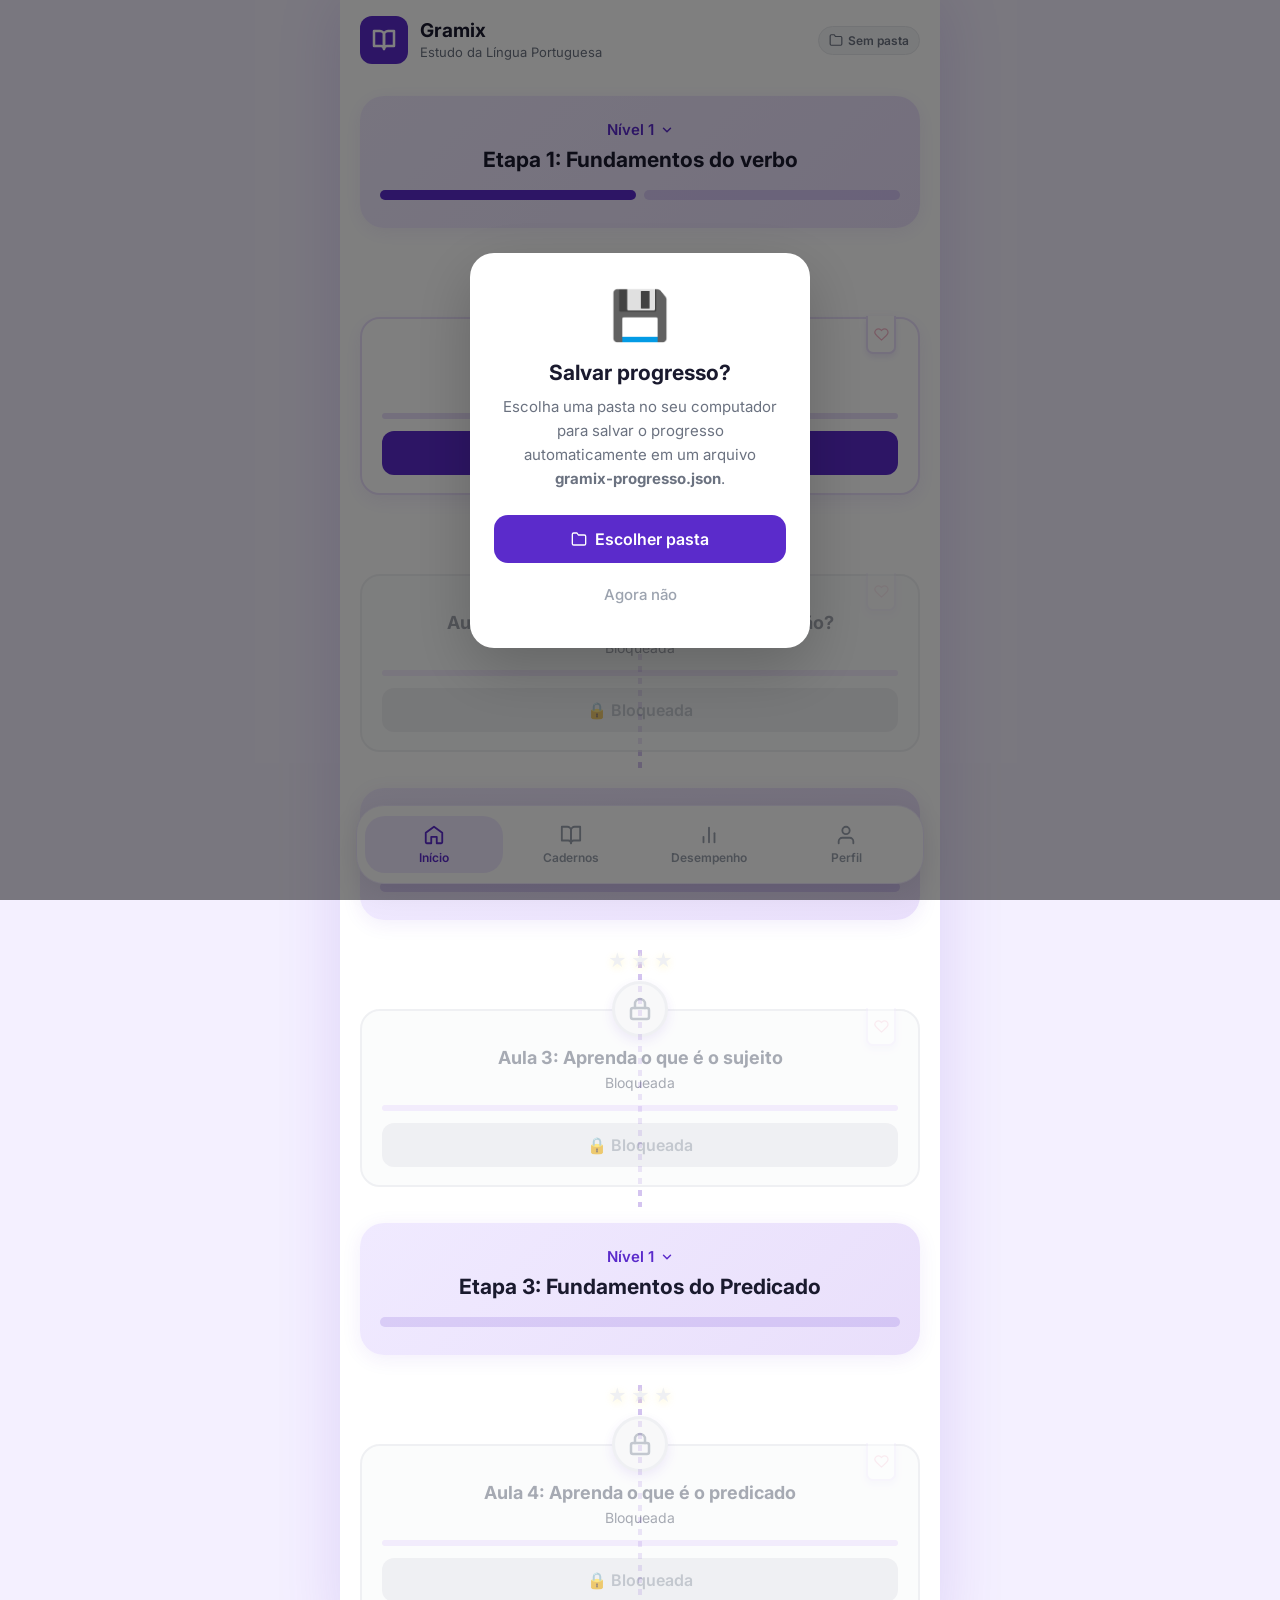
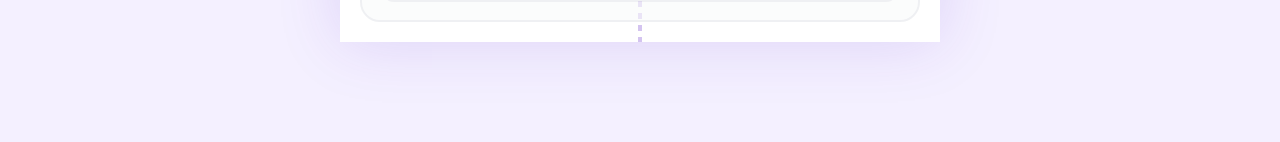
==== index.html @ 154ec59a "fix: altera rotulo das Etapas 2 e 3 de "Nível 2"/"Nível 3" para "Nível 1" Co-Authored-By: Claude Son" ====
﻿<!DOCTYPE html>
<html lang="pt-BR">
<head>
<meta charset="UTF-8">
<meta name="viewport" content="width=device-width, initial-scale=1.0, viewport-fit=cover">
<title>Gramix - Estudo da Língua Portuguesa</title>
<link href="https://fonts.googleapis.com/css2?family=Inter:wght@400;500;600;700&display=swap" rel="stylesheet">
<link rel="stylesheet" href="css/style.css">
<link rel="manifest" href="manifest.json">
<meta name="theme-color" content="#5B2BCB">
<link rel="icon" href="favicon.ico" sizes="any">
<link rel="icon" type="image/png" sizes="32x32" href="icons/favicon-32.png">
<link rel="icon" type="image/png" sizes="16x16" href="icons/favicon-16.png">
<link rel="apple-touch-icon" href="icons/apple-touch-icon.png">
</head>
<body>

<div class="app-wrapper">

<header class="header">
  <div class="header-left" id="headerLogo" style="cursor:pointer">
    <div class="logo">
      <svg viewBox="0 0 24 24" fill="none" stroke="currentColor" stroke-width="2.5" stroke-linecap="round" stroke-linejoin="round" width="24" height="24">
        <path d="M2 3h6a4 4 0 0 1 4 4v14a3 3 0 0 0-3-3H2z"></path>
        <path d="M22 3h-6a4 4 0 0 0-4 4v14a3 3 0 0 1 3-3h7z"></path>
      </svg>
    </div>
    <div class="header-title">
      <h1>Gramix</h1>
      <p>Estudo da Língua Portuguesa</p>
    </div>
  </div>
  <div class="header-actions">
    <div class="folder-badge" id="folderBadge" title="Clique para alterar a pasta">
      <svg viewBox="0 0 24 24" fill="none" stroke="currentColor" stroke-width="2" stroke-linecap="round" stroke-linejoin="round" width="14" height="14"><path d="M22 19a2 2 0 0 1-2 2H4a2 2 0 0 1-2-2V5a2 2 0 0 1 2-2h5l2 3h9a2 2 0 0 1 2 2z"></path></svg>
      <span id="folderName">Sem pasta</span>
    </div>
  </div>
</header>

<div class="view-inicio" id="viewInicio">

<div class="etapa-view" id="etapaView1" data-etapa="1">

<div class="hero-card" id="heroCard">
  <div class="nivel-selector" id="nivelSelector">
    <span>Nível 1</span>
    <svg viewBox="0 0 24 24" fill="none" stroke="currentColor" stroke-width="2.5" stroke-linecap="round" stroke-linejoin="round">
      <polyline points="6 9 12 15 18 9"></polyline>
    </svg>
  </div>
  <div class="hero-content" id="heroContent">
    <h2 class="hero-title">Etapa 1: Fundamentos do verbo</h2>
    <div class="progress-segments">
      <div class="segment filled"></div>
      <div class="segment"></div>
    </div>
  </div>
</div>

<div class="path-container" id="pathContainer">
  <div class="path-line"></div>
  <div class="path-line-lit" id="pathLineLit"></div>

  <div class="aula-node" data-aula="1">
    <div class="stars">
      <span class="star" style="color:#e5e7eb;">★</span>
      <span class="star" style="color:#e5e7eb;">★</span>
      <span class="star" style="color:#e5e7eb;">★</span>
    </div>
    <div class="icon-circle active">
      <svg viewBox="0 0 24 24" fill="none" stroke="currentColor" stroke-width="2.5" stroke-linecap="round" stroke-linejoin="round">
        <circle cx="11" cy="11" r="8"></circle>
        <line x1="21" y1="21" x2="16.65" y2="16.65"></line>
      </svg>
    </div>
    <div class="aula-card">
      <button class="btn-favoritar" title="Marcar como favorita">
        <svg viewBox="0 0 24 24" fill="none" stroke="currentColor" stroke-width="2" stroke-linecap="round" stroke-linejoin="round">
          <path d="M20.8 4.6a5.5 5.5 0 0 0-7.8 0L12 5.7l-1-1.1a5.5 5.5 0 0 0-7.8 7.8l1 1.1L12 21l7.8-7.5 1-1.1a5.5 5.5 0 0 0 0-7.8z"></path>
        </svg>
      </button>
      <h3>Aula 1: Aprenda o que é o verbo</h3>
      <p class="status">Não iniciada</p>
      <div class="progress-bar">
        <div class="progress-bar-fill" style="width: 0%;"></div>
      </div>
      <button class="btn-recomecar">Começar</button>
    </div>
  </div>

  <div class="aula-node locked" data-aula="2">
    <div class="stars">
      <span class="star" style="color:#e5e7eb;">★</span>
      <span class="star" style="color:#e5e7eb;">★</span>
      <span class="star" style="color:#e5e7eb;">★</span>
    </div>
    <div class="icon-circle locked">
      <svg viewBox="0 0 24 24" fill="none" stroke="currentColor" stroke-width="2.5" stroke-linecap="round" stroke-linejoin="round">
        <rect x="3" y="11" width="18" height="11" rx="2" ry="2"></rect>
        <path d="M7 11V7a5 5 0 0 1 10 0v4"></path>
      </svg>
    </div>
    <div class="aula-card locked">
      <button class="btn-favoritar" title="Marcar como favorita">
        <svg viewBox="0 0 24 24" fill="none" stroke="currentColor" stroke-width="2" stroke-linecap="round" stroke-linejoin="round">
          <path d="M20.8 4.6a5.5 5.5 0 0 0-7.8 0L12 5.7l-1-1.1a5.5 5.5 0 0 0-7.8 7.8l1 1.1L12 21l7.8-7.5 1-1.1a5.5 5.5 0 0 0 0-7.8z"></path>
        </svg>
      </button>
      <h3>Aula 2: Como reconhecer o verbo na oração?</h3>
      <p class="status">Bloqueada</p>
      <div class="progress-bar">
        <div class="progress-bar-fill" style="width: 0%;"></div>
      </div>
      <button class="btn-bloqueado" disabled>🔒 Bloqueada</button>
    </div>
  </div>

</div>

</div><!-- /etapaView1 -->

<div class="etapa-view" id="etapaView2" data-etapa="2">

<div class="hero-card" id="heroCard2">
  <div class="nivel-selector" id="nivelSelector2">
    <span>Nível 1</span>
    <svg viewBox="0 0 24 24" fill="none" stroke="currentColor" stroke-width="2.5" stroke-linecap="round" stroke-linejoin="round">
      <polyline points="6 9 12 15 18 9"></polyline>
    </svg>
  </div>
  <div class="hero-content" id="heroContent2">
    <h2 class="hero-title">Etapa 2: Fundamentos do Sujeito</h2>
    <div class="progress-segments">
      <div class="segment"></div>
    </div>
  </div>
</div>

<div class="path-container" id="pathContainer2">
  <div class="path-line"></div>
  <div class="path-line-lit" id="pathLineLit2"></div>

  <div class="aula-node locked" data-aula="3">
    <div class="stars">
      <span class="star" style="color:#e5e7eb;">★</span>
      <span class="star" style="color:#e5e7eb;">★</span>
      <span class="star" style="color:#e5e7eb;">★</span>
    </div>
    <div class="icon-circle locked">
      <svg viewBox="0 0 24 24" fill="none" stroke="currentColor" stroke-width="2.5" stroke-linecap="round" stroke-linejoin="round">
        <rect x="3" y="11" width="18" height="11" rx="2" ry="2"></rect>
        <path d="M7 11V7a5 5 0 0 1 10 0v4"></path>
      </svg>
    </div>
    <div class="aula-card locked">
      <button class="btn-favoritar" title="Marcar como favorita">
        <svg viewBox="0 0 24 24" fill="none" stroke="currentColor" stroke-width="2" stroke-linecap="round" stroke-linejoin="round">
          <path d="M20.8 4.6a5.5 5.5 0 0 0-7.8 0L12 5.7l-1-1.1a5.5 5.5 0 0 0-7.8 7.8l1 1.1L12 21l7.8-7.5 1-1.1a5.5 5.5 0 0 0 0-7.8z"></path>
        </svg>
      </button>
      <h3>Aula 3: Aprenda o que é o sujeito</h3>
      <p class="status">Bloqueada</p>
      <div class="progress-bar">
        <div class="progress-bar-fill" style="width: 0%;"></div>
      </div>
      <button class="btn-bloqueado" disabled>🔒 Bloqueada</button>
    </div>
  </div>

</div>

</div><!-- /etapaView2 -->

<div class="etapa-view" id="etapaView3" data-etapa="3">

<div class="hero-card" id="heroCard3">
  <div class="nivel-selector" id="nivelSelector3">
    <span>Nível 1</span>
    <svg viewBox="0 0 24 24" fill="none" stroke="currentColor" stroke-width="2.5" stroke-linecap="round" stroke-linejoin="round">
      <polyline points="6 9 12 15 18 9"></polyline>
    </svg>
  </div>
  <div class="hero-content" id="heroContent3">
    <h2 class="hero-title">Etapa 3: Fundamentos do Predicado</h2>
    <div class="progress-segments">
      <div class="segment"></div>
    </div>
  </div>
</div>

<div class="path-container" id="pathContainer3">
  <div class="path-line"></div>
  <div class="path-line-lit" id="pathLineLit3"></div>

  <div class="aula-node locked" data-aula="4">
    <div class="stars">
      <span class="star" style="color:#e5e7eb;">★</span>
      <span class="star" style="color:#e5e7eb;">★</span>
      <span class="star" style="color:#e5e7eb;">★</span>
    </div>
    <div class="icon-circle locked">
      <svg viewBox="0 0 24 24" fill="none" stroke="currentColor" stroke-width="2.5" stroke-linecap="round" stroke-linejoin="round">
        <rect x="3" y="11" width="18" height="11" rx="2" ry="2"></rect>
        <path d="M7 11V7a5 5 0 0 1 10 0v4"></path>
      </svg>
    </div>
    <div class="aula-card locked">
      <button class="btn-favoritar" title="Marcar como favorita">
        <svg viewBox="0 0 24 24" fill="none" stroke="currentColor" stroke-width="2" stroke-linecap="round" stroke-linejoin="round">
          <path d="M20.8 4.6a5.5 5.5 0 0 0-7.8 0L12 5.7l-1-1.1a5.5 5.5 0 0 0-7.8 7.8l1 1.1L12 21l7.8-7.5 1-1.1a5.5 5.5 0 0 0 0-7.8z"></path>
        </svg>
      </button>
      <h3>Aula 4: Aprenda o que é o predicado</h3>
      <p class="status">Bloqueada</p>
      <div class="progress-bar">
        <div class="progress-bar-fill" style="width: 0%;"></div>
      </div>
      <button class="btn-bloqueado" disabled>🔒 Bloqueada</button>
    </div>
  </div>

</div>

</div><!-- /etapaView3 -->

</div><!-- /viewInicio -->

<div class="view-erros" id="viewErros" style="display:none">
  <div class="erros-header">
    <h2>Cadernos</h2>
    <p>Suas questões erradas, aulas favoritas e telas marcadas para revisão.</p>
  </div>
  <div class="cadernos-tabs" id="cadernosTabs">
    <button type="button" class="caderno-tab active" data-tab="erros">Erros</button>
    <button type="button" class="caderno-tab" data-tab="favoritos">Favoritos</button>
    <button type="button" class="caderno-tab" data-tab="revisao">Revisão</button>
  </div>
  <div class="cadernos-subtabs" id="cadernosSubtabs">
    <button type="button" class="caderno-subtab active" data-subtab="aula">Por aula</button>
    <button type="button" class="caderno-subtab" data-subtab="geral">Geral</button>
  </div>
  <div class="erros-list" id="errosList"></div>
</div>

<nav class="bottom-nav">
  <div class="nav-item active" id="navInicio" data-view="inicio">
    <svg viewBox="0 0 24 24" fill="none" stroke="currentColor" stroke-width="2" stroke-linecap="round" stroke-linejoin="round">
      <path d="M3 9.5 12 3l9 6.5V20a1 1 0 0 1-1 1h-5v-7H9v7H4a1 1 0 0 1-1-1z"></path>
    </svg>
    <span>Início</span>
  </div>
  <div class="nav-item" id="navErros" data-view="erros">
    <div class="nav-icon-wrap">
      <svg viewBox="0 0 24 24" fill="none" stroke="currentColor" stroke-width="2" stroke-linecap="round" stroke-linejoin="round">
        <path d="M2 3h6a4 4 0 0 1 4 4v14a3 3 0 0 0-3-3H2z"></path>
        <path d="M22 3h-6a4 4 0 0 0-4 4v14a3 3 0 0 1 3-3h7z"></path>
      </svg>
    </div>
    <span>Cadernos</span>
  </div>
  <div class="nav-item">
    <svg viewBox="0 0 24 24" fill="none" stroke="currentColor" stroke-width="2" stroke-linecap="round" stroke-linejoin="round">
      <line x1="18" y1="20" x2="18" y2="10"></line>
      <line x1="12" y1="20" x2="12" y2="4"></line>
      <line x1="6" y1="20" x2="6" y2="14"></line>
    </svg>
    <span>Desempenho</span>
  </div>
  <div class="nav-item">
    <svg viewBox="0 0 24 24" fill="none" stroke="currentColor" stroke-width="2" stroke-linecap="round" stroke-linejoin="round">
      <path d="M20 21v-2a4 4 0 0 0-4-4H8a4 4 0 0 0-4 4v2"></path>
      <circle cx="12" cy="7" r="4"></circle>
    </svg>
    <span>Perfil</span>
  </div>
</nav>

<!-- MODAL: SALVAR PROGRESSO -->
<div class="modal-overlay" id="modalOverlay">
  <div class="modal-card">
    <div class="modal-icon">💾</div>
    <h2 class="modal-title">Salvar progresso?</h2>
    <p class="modal-desc">Escolha uma pasta no seu computador para salvar o progresso automaticamente em um arquivo <strong>gramix-progresso.json</strong>.</p>
    <button class="modal-btn-primary" id="btnEscolherPasta">
      <svg viewBox="0 0 24 24" fill="none" stroke="currentColor" stroke-width="2" stroke-linecap="round" stroke-linejoin="round" width="16" height="16"><path d="M22 19a2 2 0 0 1-2 2H4a2 2 0 0 1-2-2V5a2 2 0 0 1 2-2h5l2 3h9a2 2 0 0 1 2 2z"></path></svg>
      Escolher pasta
    </button>
    <button class="modal-btn-secondary" id="btnSemPasta">Agora não</button>
  </div>
</div>

</div>

<script src="js/idb.js"></script>
<script src="js/data/modulos.js"></script>
<script src="js/script.js"></script>
<script>
  if ('serviceWorker' in navigator) {
    window.addEventListener('load', () => navigator.serviceWorker.register('sw.js'));
  }
</script>

</body>
</html>
---- css/style.css ----
* {
  margin: 0;
  padding: 0;
  box-sizing: border-box;
  font-family: 'Inter', sans-serif;
}

body {
  background: #ffffff;
  min-height: 100vh;
  padding-bottom: 100px;
}

/* HEADER */
.header {
  display: flex;
  align-items: center;
  justify-content: space-between;
  padding: 16px 20px;
  background: #ffffff;
  position: sticky;
  top: 0;
  z-index: 10;
}

.header-left {
  display: flex;
  align-items: center;
  gap: 12px;
}

.logo {
  width: 48px;
  height: 48px;
  background: #5B2BCB;
  border-radius: 12px;
  display: flex;
  align-items: center;
  justify-content: center;
  color: white;
}

.header-title h1 {
  font-size: 19px;
  font-weight: 700;
  color: #1a1a2e;
  line-height: 1.2;
}

.header-title p {
  font-size: 13px;
  color: #6b7280;
  margin-top: 2px;
}

.btn-continuar {
  display: flex;
  align-items: center;
  gap: 6px;
  padding: 10px 16px;
  background: white;
  border: 1.5px solid #5B2BCB;
  border-radius: 24px;
  color: #5B2BCB;
  font-weight: 600;
  font-size: 15px;
  cursor: pointer;
  transition: all 0.2s;
}

.btn-continuar:hover {
  background: #f5f0ff;
}

/* HERO CARD */
.hero-card {
  margin: 16px 20px;
  background: linear-gradient(135deg, #f0eaff 0%, #e9dffb 100%);
  border-radius: 24px;
  padding: 24px 20px 28px;
  position: relative;
  box-shadow: 0 4px 20px rgba(91, 43, 203, 0.08);
  cursor: pointer;
  user-select: none;
  transition: padding 0.4s ease;
}

.hero-card:hover {
  box-shadow: 0 6px 24px rgba(91, 43, 203, 0.12);
}

.hero-card.collapsed {
  padding: 20px 20px;
}

.nivel-selector {
  display: flex;
  align-items: center;
  justify-content: center;
  gap: 6px;
  color: #5B2BCB;
  font-weight: 600;
  font-size: 15px;
  margin-bottom: 8px;
}

.nivel-selector svg {
  width: 14px;
  height: 14px;
  transition: transform 0.4s ease;
}

.nivel-selector.collapsed svg {
  transform: rotate(180deg);
}

.hero-content {
  display: block;
  overflow: hidden;
  transition: max-height 0.5s ease, opacity 0.4s ease;
  max-height: 500px;
  opacity: 1;
}

.hero-content.collapsed {
  max-height: 0;
  opacity: 0;
}

.hero-title {
  text-align: center;
  font-size: 21px;
  font-weight: 700;
  color: #1a1a2e;
  margin-bottom: 18px;
}

.progress-segments {
  display: flex;
  gap: 8px;
  margin-top: 8px;
}

.segment {
  flex: 1;
  height: 10px;
  background: rgba(91, 43, 203, 0.15);
  border-radius: 6px;
  overflow: hidden;
  position: relative;
}

.segment.filled {
  background: #5B2BCB;
}

/* PATH CONTAINER */
.path-container {
  position: relative;
  padding: 0 20px;
  margin-top: 30px;
  overflow: hidden;
  transition: max-height 0.5s ease, opacity 0.4s ease, margin-top 0.4s ease;
  max-height: 6000px;
  opacity: 1;
}

.path-container.collapsed {
  max-height: 0;
  opacity: 0;
  margin-top: 0;
}

.path-line {
  position: absolute;
  left: 50%;
  top: 0;
  bottom: 0;
  width: 4px;
  background-image: linear-gradient(to bottom, #d4c4f0 50%, transparent 50%);
  background-size: 4px 12px;
  transform: translateX(-50%);
  z-index: 0;
}

.aula-node {
  position: relative;
  margin-bottom: 20px;
  display: flex;
  flex-direction: column;
  align-items: center;
  z-index: 1;
}

.stars {
  display: flex;
  gap: 4px;
  margin-bottom: 10px;
}

.star {
  font-size: 18px;
  color: #FFD700;
  filter: drop-shadow(0 2px 4px rgba(255, 215, 0, 0.3));
}

.icon-circle {
  width: 56px;
  height: 56px;
  background: white;
  border: 3px solid #e9dffb;
  border-radius: 50%;
  display: flex;
  align-items: center;
  justify-content: center;
  position: relative;
  margin-bottom: -28px;
  z-index: 2;
  box-shadow: 0 4px 12px rgba(91, 43, 203, 0.15);
}

.icon-circle.active {
  background: #5B2BCB;
  border-color: #5B2BCB;
  color: white;
}

.icon-circle svg {
  width: 24px;
  height: 24px;
  color: #5B2BCB;
}

.icon-circle.active svg {
  color: white;
}

.aula-card {
  width: 100%;
  background: white;
  border: 2px solid #e9dffb;
  border-radius: 20px;
  padding: 36px 20px 18px;
  box-shadow: 0 6px 20px rgba(91, 43, 203, 0.08);
  margin-top: 0;
  position: relative;
}

.btn-favoritar {
  position: absolute;
  top: -3px;
  right: 22px;
  width: 30px;
  height: 38px;
  padding: 0;
  background: #ffffff;
  border: 2px solid #e9dffb;
  border-top: none;
  border-radius: 0 0 7px 7px;
  display: flex;
  align-items: center;
  justify-content: center;
  cursor: pointer;
  color: #f3b6c9;
  z-index: 3;
  box-shadow: 0 3px 6px rgba(91, 43, 203, 0.1);
  transition: color 0.2s, transform 0.15s;
}

.btn-favoritar:hover {
  color: #ec4899;
  transform: translateY(1px);
}

.btn-favoritar svg {
  width: 15px;
  height: 15px;
}

.btn-favoritar.favorita {
  color: #ec4899;
}

.btn-favoritar.favorita svg {
  fill: #ec4899;
}

.aula-card.locked .btn-favoritar {
  opacity: 0.4;
  cursor: not-allowed;
}

.aula-card h3 {
  text-align: center;
  font-size: 18px;
  font-weight: 700;
  color: #1a1a2e;
  margin-bottom: 6px;
}

.aula-card .status {
  text-align: center;
  font-size: 14px;
  color: #6b7280;
  margin-bottom: 14px;
}

.progress-bar {
  width: 100%;
  height: 6px;
  background: #e9dffb;
  border-radius: 4px;
  margin-bottom: 12px;
  overflow: hidden;
}

.progress-bar-fill {
  height: 100%;
  background: #5B2BCB;
  border-radius: 4px;
}

.btn-recomecar {
  width: 100%;
  padding: 12px;
  background: #5B2BCB;
  color: white;
  border: none;
  border-radius: 12px;
  font-weight: 600;
  font-size: 16px;
  cursor: pointer;
  transition: all 0.2s;
}

.btn-recomecar:hover {
  background: #4a22a8;
  transform: translateY(-1px);
  box-shadow: 0 4px 12px rgba(91, 43, 203, 0.3);
}

/* ESTADOS: BLOQUEADO */
.aula-node.locked {
  opacity: 0.6;
}

.icon-circle.locked {
  background: #f3f4f6;
  border-color: #e5e7eb;
}

.icon-circle.locked svg {
  color: #9ca3af;
}

.aula-card.locked {
  background: #f9fafb;
  border-color: #e5e7eb;
  box-shadow: none;
}

.aula-card.locked h3 {
  color: #6b7280;
}

.btn-bloqueado {
  width: 100%;
  padding: 12px;
  background: #e5e7eb;
  color: #9ca3af;
  border: none;
  border-radius: 12px;
  font-weight: 600;
  font-size: 16px;
  cursor: not-allowed;
}

/* TOAST DE AVISO */
.toast {
  position: fixed;
  bottom: 90px;
  left: 50%;
  transform: translateX(-50%) translateY(20px);
  background: #1a1a2e;
  color: white;
  padding: 12px 20px;
  border-radius: 12px;
  font-size: 15px;
  font-weight: 500;
  opacity: 0;
  transition: opacity 0.3s ease, transform 0.3s ease;
  z-index: 200;
  white-space: nowrap;
}

.toast.show {
  opacity: 1;
  transform: translateX(-50%) translateY(0);
}

/* FOLDER BADGE */
.header-actions {
  display: flex;
  align-items: center;
  gap: 8px;
}

.folder-badge {
  display: flex;
  align-items: center;
  gap: 5px;
  padding: 6px 10px;
  border-radius: 20px;
  font-size: 12px;
  font-weight: 600;
  cursor: pointer;
  transition: all 0.2s;
  background: #f3f4f6;
  color: #6b7280;
  border: 1.5px solid #e5e7eb;
  max-width: 110px;
  overflow: hidden;
}

.folder-badge span {
  white-space: nowrap;
  overflow: hidden;
  text-overflow: ellipsis;
}

.folder-badge.connected {
  background: #f0fdf4;
  color: #16a34a;
  border-color: #86efac;
}

.folder-badge.connected svg {
  stroke: #16a34a;
}

/* MODAL */
.modal-overlay {
  position: fixed;
  inset: 0;
  background: rgba(0, 0, 0, 0.5);
  display: flex;
  align-items: center;
  justify-content: center;
  z-index: 500;
  padding: 20px;
  opacity: 0;
  pointer-events: none;
  transition: opacity 0.3s ease;
}

.modal-overlay.show {
  opacity: 1;
  pointer-events: all;
}

.modal-card {
  background: white;
  border-radius: 24px;
  padding: 32px 24px;
  max-width: 340px;
  width: 100%;
  text-align: center;
  box-shadow: 0 20px 60px rgba(0, 0, 0, 0.2);
  transform: translateY(20px);
  transition: transform 0.3s ease;
}

.modal-overlay.show .modal-card {
  transform: translateY(0);
}

.modal-icon {
  font-size: 48px;
  margin-bottom: 16px;
}

.modal-title {
  font-size: 21px;
  font-weight: 700;
  color: #1a1a2e;
  margin-bottom: 10px;
}

.modal-desc {
  font-size: 15px;
  color: #6b7280;
  line-height: 1.6;
  margin-bottom: 24px;
}

.modal-btn-primary {
  display: flex;
  align-items: center;
  justify-content: center;
  gap: 8px;
  width: 100%;
  padding: 14px;
  background: #5B2BCB;
  color: white;
  border: none;
  border-radius: 14px;
  font-weight: 600;
  font-size: 16px;
  cursor: pointer;
  transition: all 0.2s;
  margin-bottom: 10px;
}

.modal-btn-primary:hover {
  background: #4a22a8;
}

.modal-btn-secondary {
  width: 100%;
  padding: 12px;
  background: transparent;
  color: #9ca3af;
  border: none;
  font-size: 15px;
  font-weight: 500;
  cursor: pointer;
  transition: color 0.2s;
}

.modal-btn-secondary:hover {
  color: #6b7280;
}

.path-line-lit {
  position: absolute;
  left: 50%;
  top: 0;
  width: 4px;
  height: 0;
  background-image: linear-gradient(to bottom, #FFD700 50%, transparent 50%);
  background-size: 4px 12px;
  box-shadow: 0 0 6px rgba(255, 215, 0, 0.5);
  transform: translateX(-50%);
  z-index: 0;
  transition: height 0.6s ease;
}

/* CADERNO DE ERROS */
.view-erros {
  padding: 20px 20px 0;
}

.erros-header {
  margin-bottom: 18px;
}

.erros-header h2 {
  font-size: 21px;
  font-weight: 700;
  color: #1a1a2e;
  margin-bottom: 6px;
}

.erros-header p {
  font-size: 14px;
  color: #6b7280;
  line-height: 1.5;
}

.cadernos-tabs {
  display: flex;
  gap: 8px;
  margin-bottom: 18px;
}

.caderno-tab {
  flex: 1;
  padding: 10px 12px;
  border-radius: 12px;
  border: 1.5px solid #e9dffb;
  background: #ffffff;
  color: #6b7280;
  font-weight: 600;
  font-size: 13px;
  cursor: pointer;
  transition: all 0.2s;
}

.caderno-tab:hover {
  background: #f5f0ff;
}

.caderno-tab.active {
  background: #5B2BCB;
  border-color: #5B2BCB;
  color: #ffffff;
}

.cadernos-subtabs {
  display: flex;
  gap: 16px;
  margin: -6px 0 16px;
  padding-bottom: 10px;
  border-bottom: 1.5px solid #f0eaff;
}

.caderno-subtab {
  background: none;
  border: none;
  padding: 4px 2px;
  color: #9ca3af;
  font-weight: 600;
  font-size: 13px;
  cursor: pointer;
  position: relative;
}

.caderno-subtab.active {
  color: #5B2BCB;
}

.caderno-subtab.active::after {
  content: '';
  position: absolute;
  left: 0;
  right: 0;
  bottom: -11px;
  height: 2px;
  background: #5B2BCB;
}

.erros-list {
  display: flex;
  flex-direction: column;
  gap: 12px;
}

.erro-card {
  display: flex;
  align-items: center;
  justify-content: space-between;
  gap: 12px;
  background: white;
  border: 2px solid #fde0e0;
  border-radius: 18px;
  padding: 16px 18px;
  box-shadow: 0 4px 14px rgba(220, 38, 38, 0.06);
}

.erro-card-info h3 {
  font-size: 16px;
  font-weight: 700;
  color: #1a1a2e;
  margin-bottom: 4px;
}

.erro-card-info p {
  font-size: 14px;
  color: #ef4444;
  font-weight: 600;
}

.erro-card-info p.cor-favorito {
  color: #ec4899;
}

.erro-card-info p.cor-revisao {
  color: #4A80F0;
}

.btn-praticar {
  flex-shrink: 0;
  padding: 10px 18px;
  background: #5B2BCB;
  color: white;
  border: none;
  border-radius: 12px;
  font-weight: 600;
  font-size: 15px;
  cursor: pointer;
  transition: all 0.2s;
}

.btn-praticar:hover {
  background: #4a22a8;
  transform: translateY(-1px);
}

.erros-empty {
  text-align: center;
  padding: 60px 20px;
  color: #6b7280;
}

.erros-empty-emoji {
  font-size: 40px;
  margin-bottom: 10px;
}

.erros-empty p {
  font-size: 15px;
  margin-bottom: 4px;
}

.erros-empty-sub {
  font-size: 14px;
  color: #9ca3af;
  max-width: 280px;
  margin: 6px auto 0;
  line-height: 1.5;
}

/* BOTTOM NAV */
.bottom-nav {
  position: fixed;
  bottom: calc(16px + env(safe-area-inset-bottom, 0px));
  left: 16px;
  right: 16px;
  background: white;
  border-radius: 28px;
  box-shadow: 0 8px 30px rgba(0, 0, 0, 0.08);
  display: flex;
  justify-content: space-around;
  align-items: center;
  padding: 10px 8px;
  z-index: 100;
  border: 1px solid #f0eaff;
}

.nav-item {
  display: flex;
  flex-direction: column;
  align-items: center;
  gap: 4px;
  padding: 8px 16px;
  border-radius: 20px;
  cursor: pointer;
  transition: all 0.2s;
  flex: 1;
}

.nav-item.active {
  background: #f0eaff;
}

.nav-item svg {
  width: 22px;
  height: 22px;
  color: #9ca3af;
  transition: color 0.2s;
}

.nav-item.active svg {
  color: #5B2BCB;
}

.nav-item span {
  font-size: 12px;
  font-weight: 600;
  color: #9ca3af;
  transition: color 0.2s;
}

.nav-item.active span {
  color: #5B2BCB;
}

.nav-icon-wrap {
  position: relative;
  display: inline-flex;
}

.nav-badge {
  display: none;
  align-items: center;
  justify-content: center;
  position: absolute;
  top: -6px;
  right: -8px;
  min-width: 16px;
  height: 16px;
  padding: 0 4px;
  border-radius: 8px;
  background: #ef4444;
  color: white;
  font-size: 11px;
  font-weight: 700;
  line-height: 1;
}

@media (max-width: 380px) {
  .header-title h1 { font-size: 17px; }
  .btn-continuar { padding: 8px 12px; font-size: 14px; }
  .hero-title { font-size: 19px; }
  .aula-card h3 { font-size: 16px; }
}

@media (min-width: 768px) {
  body {
    background: #f4f0ff;
  }

  .app-wrapper {
    max-width: 600px;
    margin: 0 auto;
    background: #ffffff;
    min-height: 100vh;
    box-shadow: 0 0 60px rgba(91, 43, 203, 0.15);
  }

  .bottom-nav {
    left: 50%;
    transform: translateX(-50%);
    width: calc(600px - 32px);
  }
}
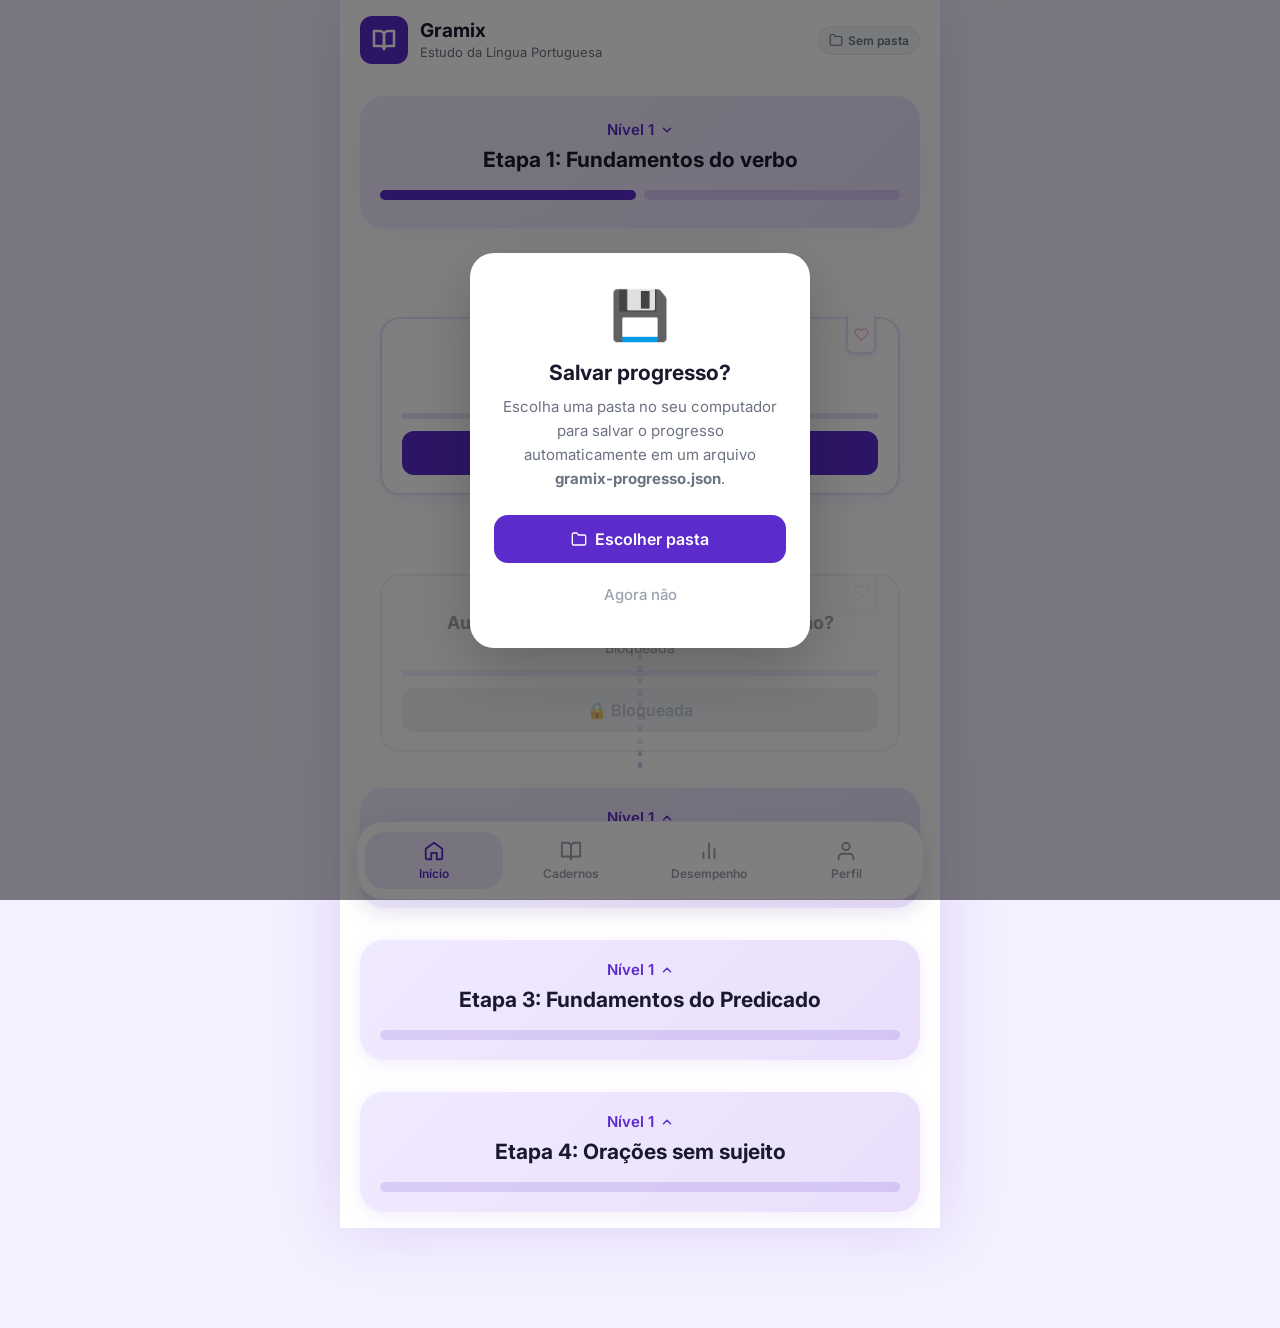
==== commit 69361b9b: "feat: adiciona Etapa 4 (Aula 5 - Oracoes sem sujeito) e corrige regressao ao refazer aula concluida " ====
--- a/index.html
+++ b/index.html
@@ -224,6 +224,58 @@
 
 </div><!-- /etapaView3 -->
 
+<div class="etapa-view" id="etapaView4" data-etapa="4">
+
+<div class="hero-card" id="heroCard4">
+  <div class="nivel-selector" id="nivelSelector4">
+    <span>Nível 1</span>
+    <svg viewBox="0 0 24 24" fill="none" stroke="currentColor" stroke-width="2.5" stroke-linecap="round" stroke-linejoin="round">
+      <polyline points="6 9 12 15 18 9"></polyline>
+    </svg>
+  </div>
+  <div class="hero-content" id="heroContent4">
+    <h2 class="hero-title">Etapa 4: Orações sem sujeito</h2>
+    <div class="progress-segments">
+      <div class="segment"></div>
+    </div>
+  </div>
+</div>
+
+<div class="path-container" id="pathContainer4">
+  <div class="path-line"></div>
+  <div class="path-line-lit" id="pathLineLit4"></div>
+
+  <div class="aula-node locked" data-aula="5">
+    <div class="stars">
+      <span class="star" style="color:#e5e7eb;">★</span>
+      <span class="star" style="color:#e5e7eb;">★</span>
+      <span class="star" style="color:#e5e7eb;">★</span>
+    </div>
+    <div class="icon-circle locked">
+      <svg viewBox="0 0 24 24" fill="none" stroke="currentColor" stroke-width="2.5" stroke-linecap="round" stroke-linejoin="round">
+        <rect x="3" y="11" width="18" height="11" rx="2" ry="2"></rect>
+        <path d="M7 11V7a5 5 0 0 1 10 0v4"></path>
+      </svg>
+    </div>
+    <div class="aula-card locked">
+      <button class="btn-favoritar" title="Marcar como favorita">
+        <svg viewBox="0 0 24 24" fill="none" stroke="currentColor" stroke-width="2" stroke-linecap="round" stroke-linejoin="round">
+          <path d="M20.8 4.6a5.5 5.5 0 0 0-7.8 0L12 5.7l-1-1.1a5.5 5.5 0 0 0-7.8 7.8l1 1.1L12 21l7.8-7.5 1-1.1a5.5 5.5 0 0 0 0-7.8z"></path>
+        </svg>
+      </button>
+      <h3>Aula 5: Aprenda a identificar verbos sem sujeito</h3>
+      <p class="status">Bloqueada</p>
+      <div class="progress-bar">
+        <div class="progress-bar-fill" style="width: 0%;"></div>
+      </div>
+      <button class="btn-bloqueado" disabled>🔒 Bloqueada</button>
+    </div>
+  </div>
+
+</div>
+
+</div><!-- /etapaView4 -->
+
 </div><!-- /viewInicio -->
 
 <div class="view-erros" id="viewErros" style="display:none">
--- a/css/style.css
+++ b/css/style.css
@@ -154,10 +154,18 @@
   background: #5B2BCB;
 }
 
+/* NÍVEL CONCLUÍDO — quando todas as aulas da etapa estão completas,
+   .etapa-completa (aplicada via JS em renderAulas) faz a barra "acender":
+   mesmo roxo da marca, só que com um brilho, em vez de trocar de cor.
+   O resto do card (fundo, título) fica igual. */
+.hero-card.etapa-completa .segment.filled {
+  box-shadow: 0 0 10px rgba(91, 43, 203, 0.7);
+}
+
 /* PATH CONTAINER */
 .path-container {
   position: relative;
-  padding: 0 20px;
+  padding: 0 40px;
   margin-top: 30px;
   overflow: hidden;
   transition: max-height 0.5s ease, opacity 0.4s ease, margin-top 0.4s ease;
@@ -713,7 +721,7 @@
 /* BOTTOM NAV */
 .bottom-nav {
   position: fixed;
-  bottom: calc(16px + env(safe-area-inset-bottom, 0px));
+  bottom: env(safe-area-inset-bottom, 0px);
   left: 16px;
   right: 16px;
   background: white;
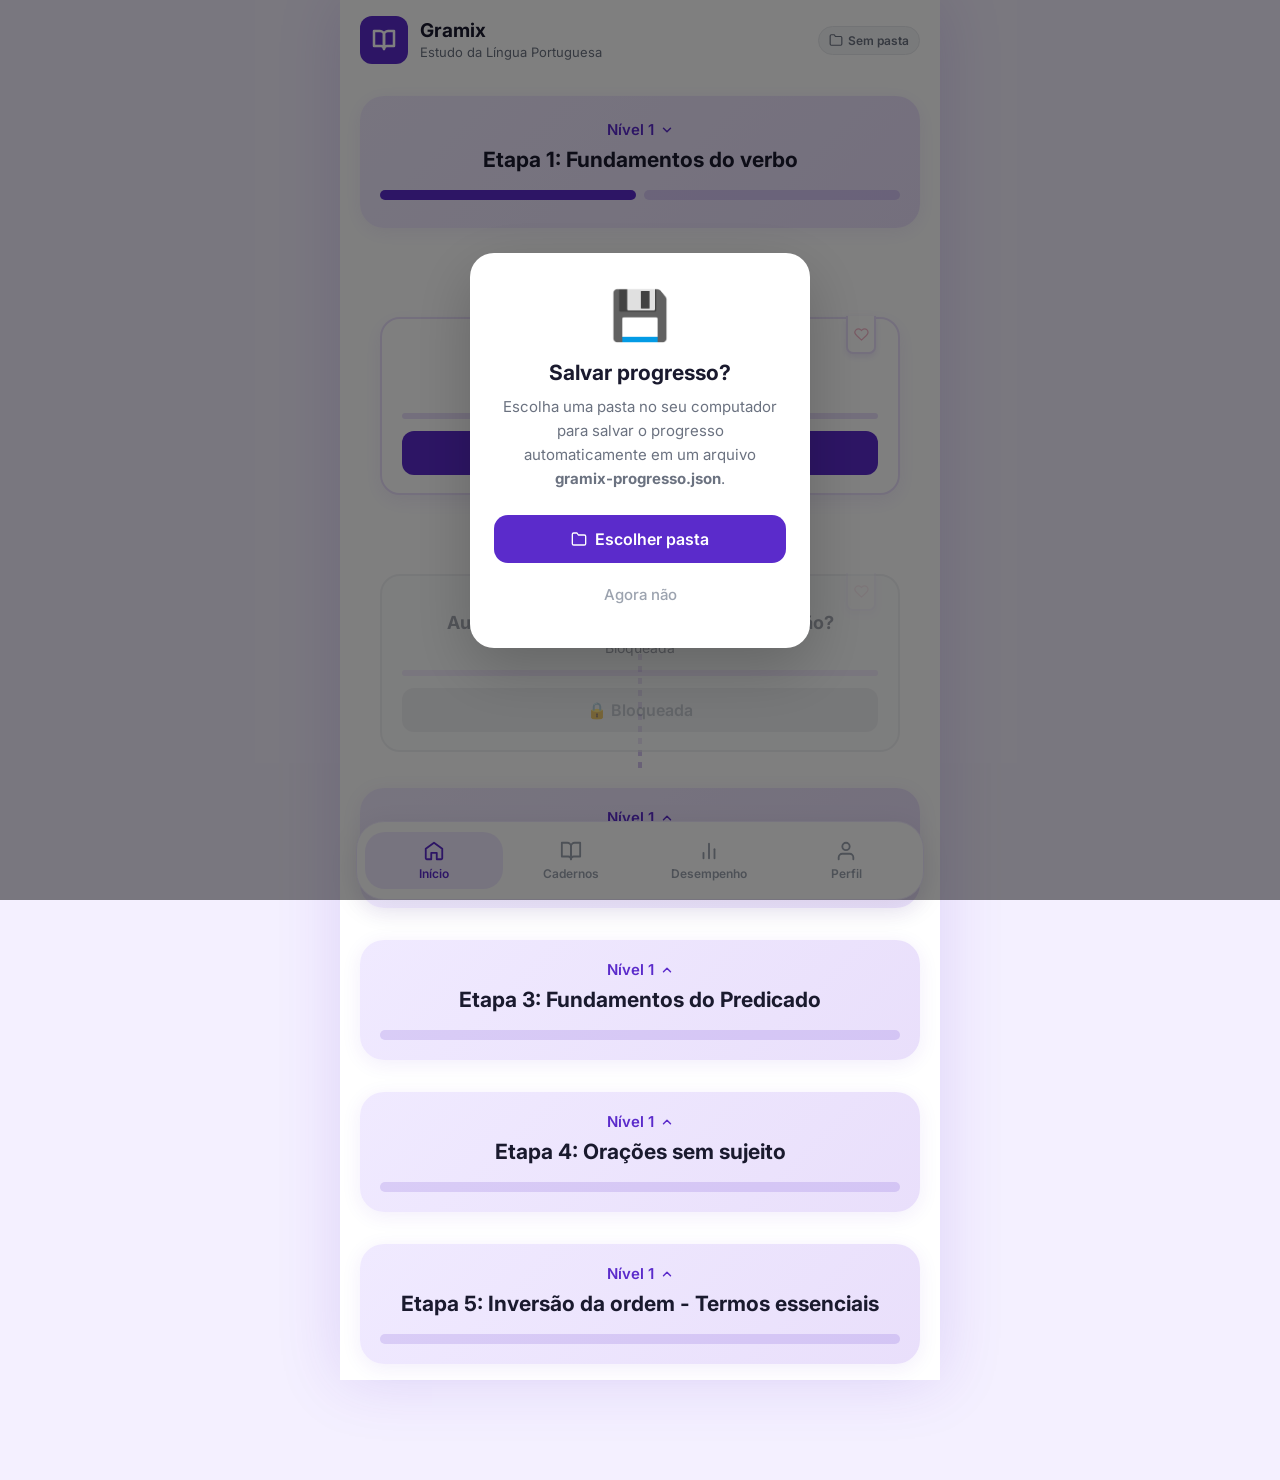
==== commit 7f4c2c1d: "feat: adiciona Etapa 5 (Aula 6 - ordem invertida), corrige desbloqueio retroativo e ajustes visuais " ====
--- a/index.html
+++ b/index.html
@@ -276,6 +276,58 @@
 
 </div><!-- /etapaView4 -->
 
+<div class="etapa-view" id="etapaView5" data-etapa="5">
+
+<div class="hero-card" id="heroCard5">
+  <div class="nivel-selector" id="nivelSelector5">
+    <span>Nível 1</span>
+    <svg viewBox="0 0 24 24" fill="none" stroke="currentColor" stroke-width="2.5" stroke-linecap="round" stroke-linejoin="round">
+      <polyline points="6 9 12 15 18 9"></polyline>
+    </svg>
+  </div>
+  <div class="hero-content" id="heroContent5">
+    <h2 class="hero-title">Etapa 5: Inversão da ordem - Termos essenciais</h2>
+    <div class="progress-segments">
+      <div class="segment"></div>
+    </div>
+  </div>
+</div>
+
+<div class="path-container" id="pathContainer5">
+  <div class="path-line"></div>
+  <div class="path-line-lit" id="pathLineLit5"></div>
+
+  <div class="aula-node locked" data-aula="6">
+    <div class="stars">
+      <span class="star" style="color:#e5e7eb;">★</span>
+      <span class="star" style="color:#e5e7eb;">★</span>
+      <span class="star" style="color:#e5e7eb;">★</span>
+    </div>
+    <div class="icon-circle locked">
+      <svg viewBox="0 0 24 24" fill="none" stroke="currentColor" stroke-width="2.5" stroke-linecap="round" stroke-linejoin="round">
+        <rect x="3" y="11" width="18" height="11" rx="2" ry="2"></rect>
+        <path d="M7 11V7a5 5 0 0 1 10 0v4"></path>
+      </svg>
+    </div>
+    <div class="aula-card locked">
+      <button class="btn-favoritar" title="Marcar como favorita">
+        <svg viewBox="0 0 24 24" fill="none" stroke="currentColor" stroke-width="2" stroke-linecap="round" stroke-linejoin="round">
+          <path d="M20.8 4.6a5.5 5.5 0 0 0-7.8 0L12 5.7l-1-1.1a5.5 5.5 0 0 0-7.8 7.8l1 1.1L12 21l7.8-7.5 1-1.1a5.5 5.5 0 0 0 0-7.8z"></path>
+        </svg>
+      </button>
+      <h3>Aula 6: Aprenda a identificar os termos em ordem invertida</h3>
+      <p class="status">Bloqueada</p>
+      <div class="progress-bar">
+        <div class="progress-bar-fill" style="width: 0%;"></div>
+      </div>
+      <button class="btn-bloqueado" disabled>🔒 Bloqueada</button>
+    </div>
+  </div>
+
+</div>
+
+</div><!-- /etapaView5 -->
+
 </div><!-- /viewInicio -->
 
 <div class="view-erros" id="viewErros" style="display:none">
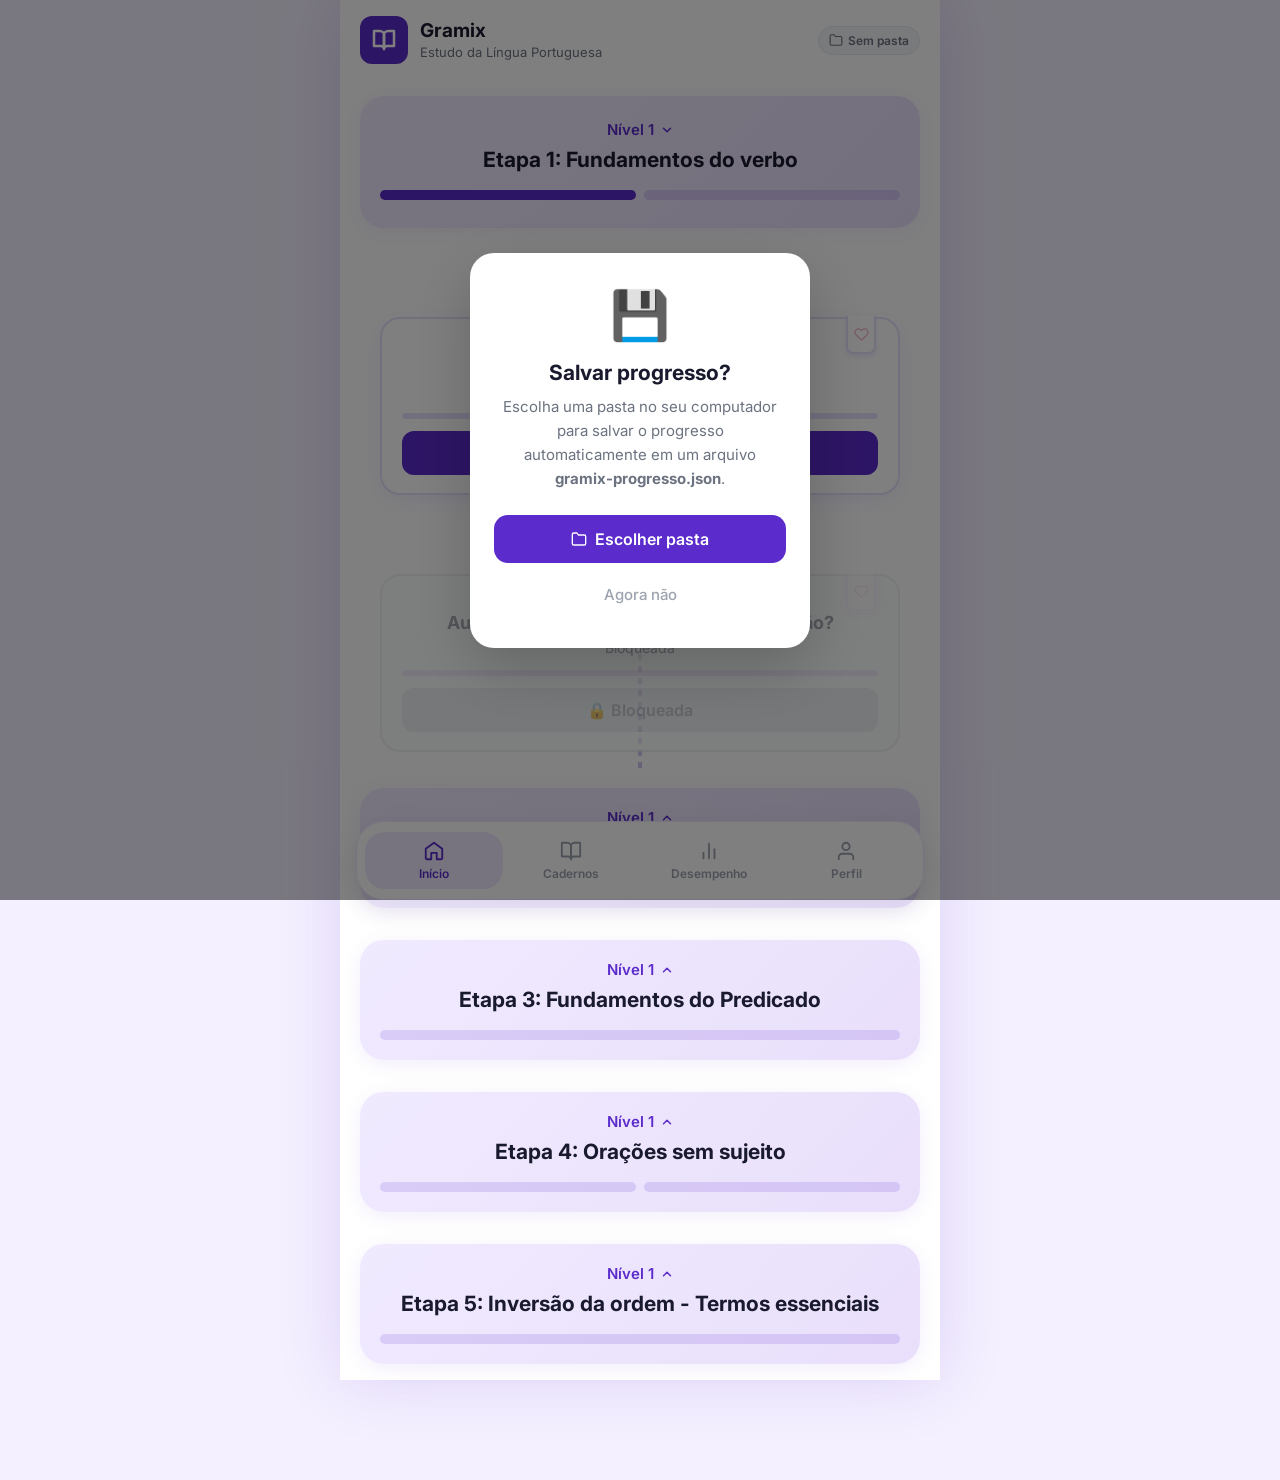
==== commit 4e373e70: "feat: divide Etapa 4 em Aula 5 (fenomeno da natureza) e Aula 6 (verbo haver), renumera ordem inverti" ====
--- a/index.html
+++ b/index.html
@@ -237,6 +237,7 @@
     <h2 class="hero-title">Etapa 4: Orações sem sujeito</h2>
     <div class="progress-segments">
       <div class="segment"></div>
+      <div class="segment"></div>
     </div>
   </div>
 </div>
@@ -263,7 +264,34 @@
           <path d="M20.8 4.6a5.5 5.5 0 0 0-7.8 0L12 5.7l-1-1.1a5.5 5.5 0 0 0-7.8 7.8l1 1.1L12 21l7.8-7.5 1-1.1a5.5 5.5 0 0 0 0-7.8z"></path>
         </svg>
       </button>
-      <h3>Aula 5: Aprenda a identificar verbos sem sujeito</h3>
+      <h3>Aula 5: Verbos fenômeno da natureza</h3>
+      <p class="status">Bloqueada</p>
+      <div class="progress-bar">
+        <div class="progress-bar-fill" style="width: 0%;"></div>
+      </div>
+      <button class="btn-bloqueado" disabled>🔒 Bloqueada</button>
+    </div>
+  </div>
+
+  <div class="aula-node locked" data-aula="6">
+    <div class="stars">
+      <span class="star" style="color:#e5e7eb;">★</span>
+      <span class="star" style="color:#e5e7eb;">★</span>
+      <span class="star" style="color:#e5e7eb;">★</span>
+    </div>
+    <div class="icon-circle locked">
+      <svg viewBox="0 0 24 24" fill="none" stroke="currentColor" stroke-width="2.5" stroke-linecap="round" stroke-linejoin="round">
+        <rect x="3" y="11" width="18" height="11" rx="2" ry="2"></rect>
+        <path d="M7 11V7a5 5 0 0 1 10 0v4"></path>
+      </svg>
+    </div>
+    <div class="aula-card locked">
+      <button class="btn-favoritar" title="Marcar como favorita">
+        <svg viewBox="0 0 24 24" fill="none" stroke="currentColor" stroke-width="2" stroke-linecap="round" stroke-linejoin="round">
+          <path d="M20.8 4.6a5.5 5.5 0 0 0-7.8 0L12 5.7l-1-1.1a5.5 5.5 0 0 0-7.8 7.8l1 1.1L12 21l7.8-7.5 1-1.1a5.5 5.5 0 0 0 0-7.8z"></path>
+        </svg>
+      </button>
+      <h3>Aula 6: Verbo haver</h3>
       <p class="status">Bloqueada</p>
       <div class="progress-bar">
         <div class="progress-bar-fill" style="width: 0%;"></div>
@@ -297,25 +325,25 @@
   <div class="path-line"></div>
   <div class="path-line-lit" id="pathLineLit5"></div>
 
-  <div class="aula-node locked" data-aula="6">
-    <div class="stars">
-      <span class="star" style="color:#e5e7eb;">★</span>
-      <span class="star" style="color:#e5e7eb;">★</span>
-      <span class="star" style="color:#e5e7eb;">★</span>
-    </div>
-    <div class="icon-circle locked">
-      <svg viewBox="0 0 24 24" fill="none" stroke="currentColor" stroke-width="2.5" stroke-linecap="round" stroke-linejoin="round">
-        <rect x="3" y="11" width="18" height="11" rx="2" ry="2"></rect>
-        <path d="M7 11V7a5 5 0 0 1 10 0v4"></path>
-      </svg>
-    </div>
-    <div class="aula-card locked">
-      <button class="btn-favoritar" title="Marcar como favorita">
-        <svg viewBox="0 0 24 24" fill="none" stroke="currentColor" stroke-width="2" stroke-linecap="round" stroke-linejoin="round">
-          <path d="M20.8 4.6a5.5 5.5 0 0 0-7.8 0L12 5.7l-1-1.1a5.5 5.5 0 0 0-7.8 7.8l1 1.1L12 21l7.8-7.5 1-1.1a5.5 5.5 0 0 0 0-7.8z"></path>
-        </svg>
-      </button>
-      <h3>Aula 6: Aprenda a identificar os termos em ordem invertida</h3>
+  <div class="aula-node locked" data-aula="7">
+    <div class="stars">
+      <span class="star" style="color:#e5e7eb;">★</span>
+      <span class="star" style="color:#e5e7eb;">★</span>
+      <span class="star" style="color:#e5e7eb;">★</span>
+    </div>
+    <div class="icon-circle locked">
+      <svg viewBox="0 0 24 24" fill="none" stroke="currentColor" stroke-width="2.5" stroke-linecap="round" stroke-linejoin="round">
+        <rect x="3" y="11" width="18" height="11" rx="2" ry="2"></rect>
+        <path d="M7 11V7a5 5 0 0 1 10 0v4"></path>
+      </svg>
+    </div>
+    <div class="aula-card locked">
+      <button class="btn-favoritar" title="Marcar como favorita">
+        <svg viewBox="0 0 24 24" fill="none" stroke="currentColor" stroke-width="2" stroke-linecap="round" stroke-linejoin="round">
+          <path d="M20.8 4.6a5.5 5.5 0 0 0-7.8 0L12 5.7l-1-1.1a5.5 5.5 0 0 0-7.8 7.8l1 1.1L12 21l7.8-7.5 1-1.1a5.5 5.5 0 0 0 0-7.8z"></path>
+        </svg>
+      </button>
+      <h3>Aula 7: Aprenda a identificar os termos em ordem invertida</h3>
       <p class="status">Bloqueada</p>
       <div class="progress-bar">
         <div class="progress-bar-fill" style="width: 0%;"></div>
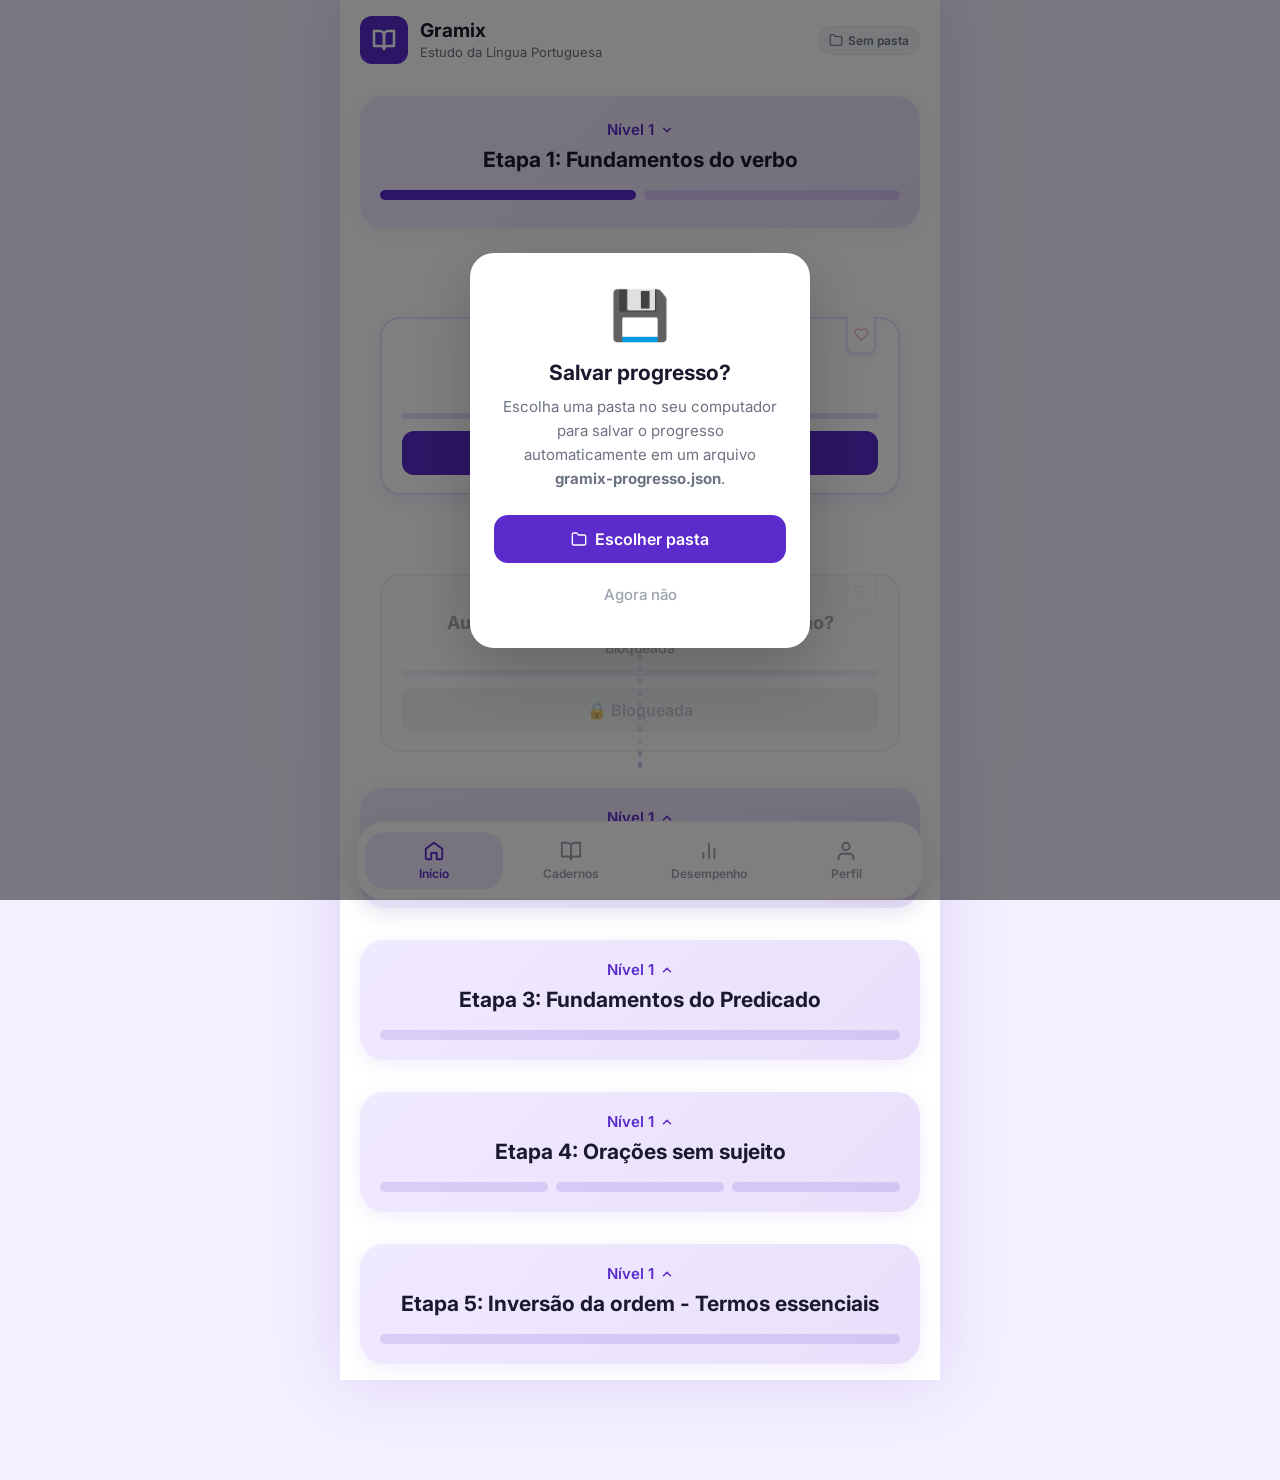
==== commit d5cc0b7d: "feat: adiciona Aula 7 (verbo fazer) na Etapa 4, exercicio de reescrever em ordem direta e corrige co" ====
--- a/index.html
+++ b/index.html
@@ -238,6 +238,7 @@
     <div class="progress-segments">
       <div class="segment"></div>
       <div class="segment"></div>
+      <div class="segment"></div>
     </div>
   </div>
 </div>
@@ -292,6 +293,33 @@
         </svg>
       </button>
       <h3>Aula 6: Verbo haver</h3>
+      <p class="status">Bloqueada</p>
+      <div class="progress-bar">
+        <div class="progress-bar-fill" style="width: 0%;"></div>
+      </div>
+      <button class="btn-bloqueado" disabled>🔒 Bloqueada</button>
+    </div>
+  </div>
+
+  <div class="aula-node locked" data-aula="7">
+    <div class="stars">
+      <span class="star" style="color:#e5e7eb;">★</span>
+      <span class="star" style="color:#e5e7eb;">★</span>
+      <span class="star" style="color:#e5e7eb;">★</span>
+    </div>
+    <div class="icon-circle locked">
+      <svg viewBox="0 0 24 24" fill="none" stroke="currentColor" stroke-width="2.5" stroke-linecap="round" stroke-linejoin="round">
+        <rect x="3" y="11" width="18" height="11" rx="2" ry="2"></rect>
+        <path d="M7 11V7a5 5 0 0 1 10 0v4"></path>
+      </svg>
+    </div>
+    <div class="aula-card locked">
+      <button class="btn-favoritar" title="Marcar como favorita">
+        <svg viewBox="0 0 24 24" fill="none" stroke="currentColor" stroke-width="2" stroke-linecap="round" stroke-linejoin="round">
+          <path d="M20.8 4.6a5.5 5.5 0 0 0-7.8 0L12 5.7l-1-1.1a5.5 5.5 0 0 0-7.8 7.8l1 1.1L12 21l7.8-7.5 1-1.1a5.5 5.5 0 0 0 0-7.8z"></path>
+        </svg>
+      </button>
+      <h3>Aula 7: Verbo fazer</h3>
       <p class="status">Bloqueada</p>
       <div class="progress-bar">
         <div class="progress-bar-fill" style="width: 0%;"></div>
@@ -325,25 +353,25 @@
   <div class="path-line"></div>
   <div class="path-line-lit" id="pathLineLit5"></div>
 
-  <div class="aula-node locked" data-aula="7">
-    <div class="stars">
-      <span class="star" style="color:#e5e7eb;">★</span>
-      <span class="star" style="color:#e5e7eb;">★</span>
-      <span class="star" style="color:#e5e7eb;">★</span>
-    </div>
-    <div class="icon-circle locked">
-      <svg viewBox="0 0 24 24" fill="none" stroke="currentColor" stroke-width="2.5" stroke-linecap="round" stroke-linejoin="round">
-        <rect x="3" y="11" width="18" height="11" rx="2" ry="2"></rect>
-        <path d="M7 11V7a5 5 0 0 1 10 0v4"></path>
-      </svg>
-    </div>
-    <div class="aula-card locked">
-      <button class="btn-favoritar" title="Marcar como favorita">
-        <svg viewBox="0 0 24 24" fill="none" stroke="currentColor" stroke-width="2" stroke-linecap="round" stroke-linejoin="round">
-          <path d="M20.8 4.6a5.5 5.5 0 0 0-7.8 0L12 5.7l-1-1.1a5.5 5.5 0 0 0-7.8 7.8l1 1.1L12 21l7.8-7.5 1-1.1a5.5 5.5 0 0 0 0-7.8z"></path>
-        </svg>
-      </button>
-      <h3>Aula 7: Aprenda a identificar os termos em ordem invertida</h3>
+  <div class="aula-node locked" data-aula="8">
+    <div class="stars">
+      <span class="star" style="color:#e5e7eb;">★</span>
+      <span class="star" style="color:#e5e7eb;">★</span>
+      <span class="star" style="color:#e5e7eb;">★</span>
+    </div>
+    <div class="icon-circle locked">
+      <svg viewBox="0 0 24 24" fill="none" stroke="currentColor" stroke-width="2.5" stroke-linecap="round" stroke-linejoin="round">
+        <rect x="3" y="11" width="18" height="11" rx="2" ry="2"></rect>
+        <path d="M7 11V7a5 5 0 0 1 10 0v4"></path>
+      </svg>
+    </div>
+    <div class="aula-card locked">
+      <button class="btn-favoritar" title="Marcar como favorita">
+        <svg viewBox="0 0 24 24" fill="none" stroke="currentColor" stroke-width="2" stroke-linecap="round" stroke-linejoin="round">
+          <path d="M20.8 4.6a5.5 5.5 0 0 0-7.8 0L12 5.7l-1-1.1a5.5 5.5 0 0 0-7.8 7.8l1 1.1L12 21l7.8-7.5 1-1.1a5.5 5.5 0 0 0 0-7.8z"></path>
+        </svg>
+      </button>
+      <h3>Aula 8: Aprenda a identificar os termos em ordem invertida</h3>
       <p class="status">Bloqueada</p>
       <div class="progress-bar">
         <div class="progress-bar-fill" style="width: 0%;"></div>
--- a/css/style.css
+++ b/css/style.css
@@ -398,7 +398,9 @@
   opacity: 0;
   transition: opacity 0.3s ease, transform 0.3s ease;
   z-index: 200;
-  white-space: nowrap;
+  max-width: min(360px, calc(100vw - 32px));
+  text-align: center;
+  line-height: 1.4;
 }
 
 .toast.show {
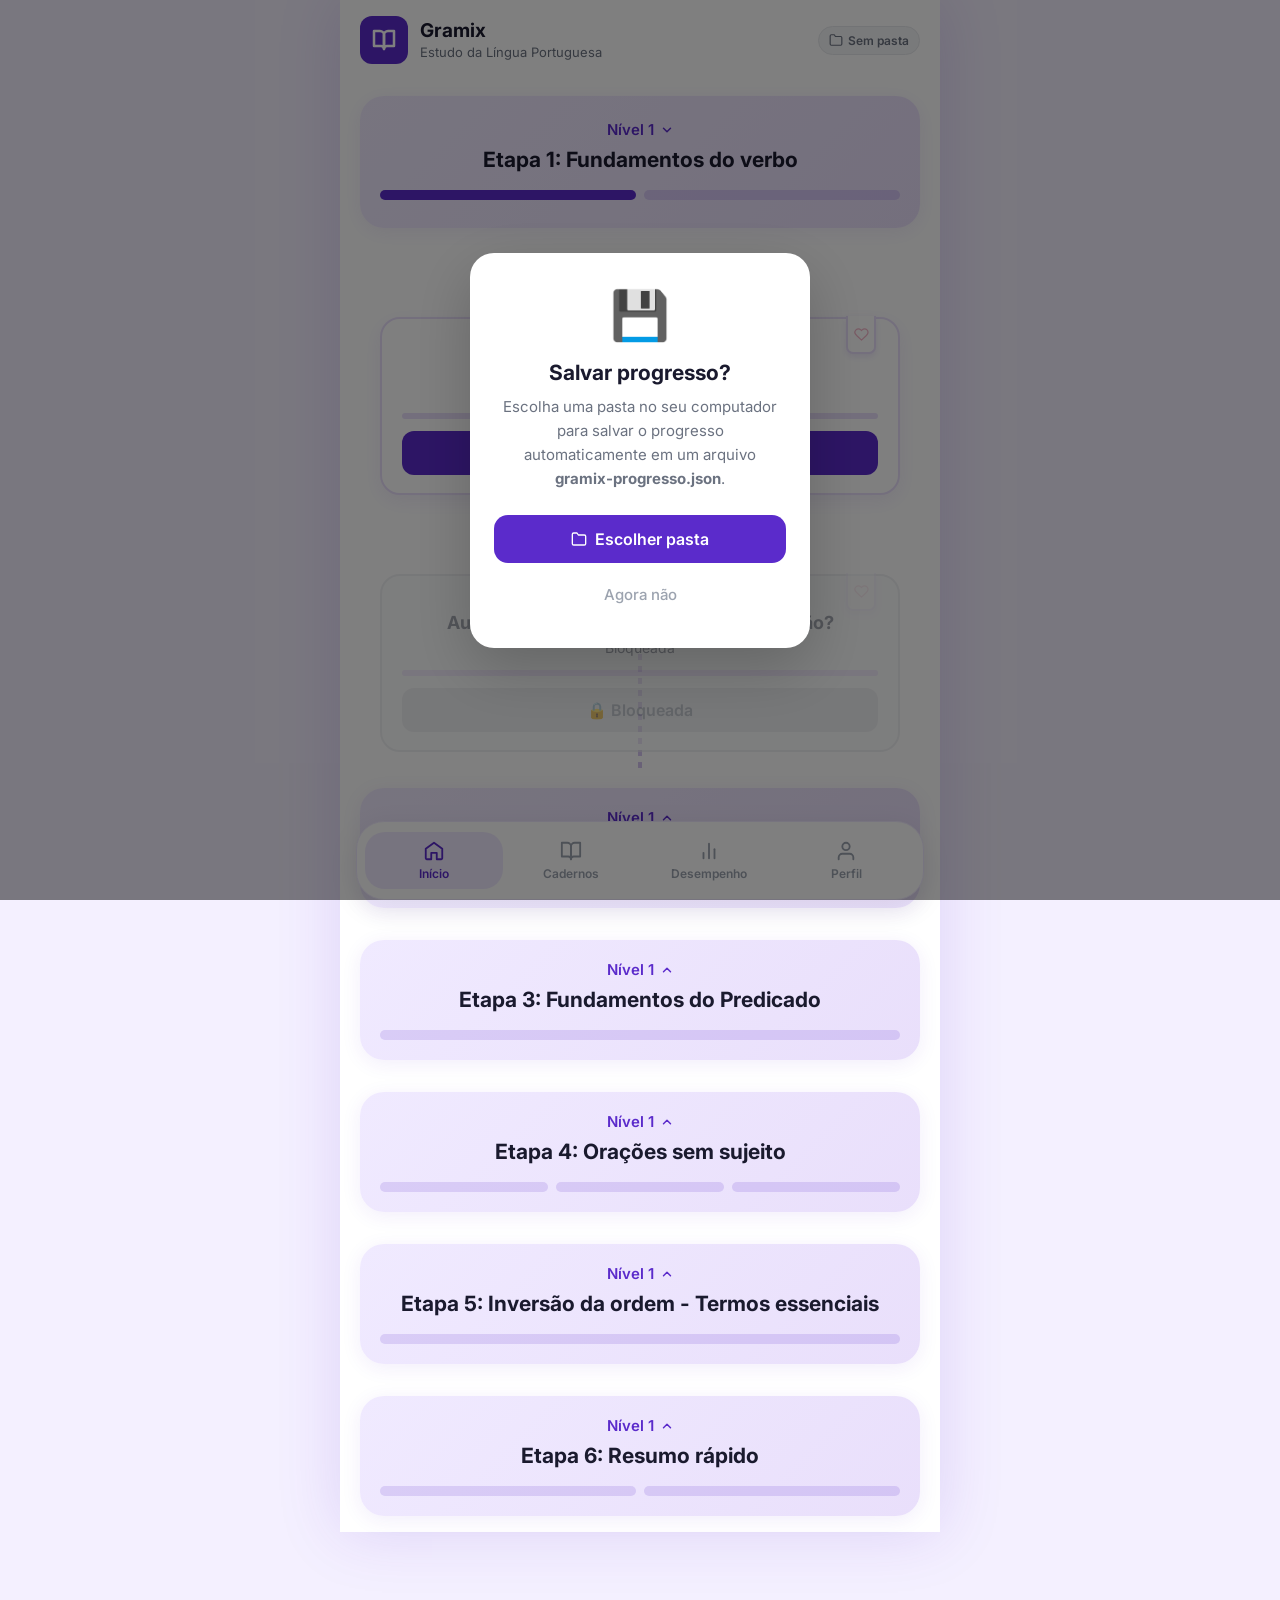
==== commit d418597e: "feat: adiciona Etapa 6 (Aula 9 - resumo rapido e Aula 10 - Simulado Nivel 1) Aula 9 recria o passo a" ====
--- a/index.html
+++ b/index.html
@@ -384,6 +384,86 @@
 
 </div><!-- /etapaView5 -->
 
+<div class="etapa-view" id="etapaView6" data-etapa="6">
+
+<div class="hero-card" id="heroCard6">
+  <div class="nivel-selector" id="nivelSelector6">
+    <span>Nível 1</span>
+    <svg viewBox="0 0 24 24" fill="none" stroke="currentColor" stroke-width="2.5" stroke-linecap="round" stroke-linejoin="round">
+      <polyline points="6 9 12 15 18 9"></polyline>
+    </svg>
+  </div>
+  <div class="hero-content" id="heroContent6">
+    <h2 class="hero-title">Etapa 6: Resumo rápido</h2>
+    <div class="progress-segments">
+      <div class="segment"></div>
+      <div class="segment"></div>
+    </div>
+  </div>
+</div>
+
+<div class="path-container" id="pathContainer6">
+  <div class="path-line"></div>
+  <div class="path-line-lit" id="pathLineLit6"></div>
+
+  <div class="aula-node locked" data-aula="9">
+    <div class="stars">
+      <span class="star" style="color:#e5e7eb;">★</span>
+      <span class="star" style="color:#e5e7eb;">★</span>
+      <span class="star" style="color:#e5e7eb;">★</span>
+    </div>
+    <div class="icon-circle locked">
+      <svg viewBox="0 0 24 24" fill="none" stroke="currentColor" stroke-width="2.5" stroke-linecap="round" stroke-linejoin="round">
+        <rect x="3" y="11" width="18" height="11" rx="2" ry="2"></rect>
+        <path d="M7 11V7a5 5 0 0 1 10 0v4"></path>
+      </svg>
+    </div>
+    <div class="aula-card locked">
+      <button class="btn-favoritar" title="Marcar como favorita">
+        <svg viewBox="0 0 24 24" fill="none" stroke="currentColor" stroke-width="2" stroke-linecap="round" stroke-linejoin="round">
+          <path d="M20.8 4.6a5.5 5.5 0 0 0-7.8 0L12 5.7l-1-1.1a5.5 5.5 0 0 0-7.8 7.8l1 1.1L12 21l7.8-7.5 1-1.1a5.5 5.5 0 0 0 0-7.8z"></path>
+        </svg>
+      </button>
+      <h3>Aula 9: Resumo rápido</h3>
+      <p class="status">Bloqueada</p>
+      <div class="progress-bar">
+        <div class="progress-bar-fill" style="width: 0%;"></div>
+      </div>
+      <button class="btn-bloqueado" disabled>🔒 Bloqueada</button>
+    </div>
+  </div>
+
+  <div class="aula-node locked" data-aula="10">
+    <div class="stars">
+      <span class="star" style="color:#e5e7eb;">★</span>
+      <span class="star" style="color:#e5e7eb;">★</span>
+      <span class="star" style="color:#e5e7eb;">★</span>
+    </div>
+    <div class="icon-circle locked">
+      <svg viewBox="0 0 24 24" fill="none" stroke="currentColor" stroke-width="2.5" stroke-linecap="round" stroke-linejoin="round">
+        <rect x="3" y="11" width="18" height="11" rx="2" ry="2"></rect>
+        <path d="M7 11V7a5 5 0 0 1 10 0v4"></path>
+      </svg>
+    </div>
+    <div class="aula-card locked">
+      <button class="btn-favoritar" title="Marcar como favorita">
+        <svg viewBox="0 0 24 24" fill="none" stroke="currentColor" stroke-width="2" stroke-linecap="round" stroke-linejoin="round">
+          <path d="M20.8 4.6a5.5 5.5 0 0 0-7.8 0L12 5.7l-1-1.1a5.5 5.5 0 0 0-7.8 7.8l1 1.1L12 21l7.8-7.5 1-1.1a5.5 5.5 0 0 0 0-7.8z"></path>
+        </svg>
+      </button>
+      <h3>Aula 10: Simulado Nível 1</h3>
+      <p class="status">Bloqueada</p>
+      <div class="progress-bar">
+        <div class="progress-bar-fill" style="width: 0%;"></div>
+      </div>
+      <button class="btn-bloqueado" disabled>🔒 Bloqueada</button>
+    </div>
+  </div>
+
+</div>
+
+</div><!-- /etapaView6 -->
+
 </div><!-- /viewInicio -->
 
 <div class="view-erros" id="viewErros" style="display:none">
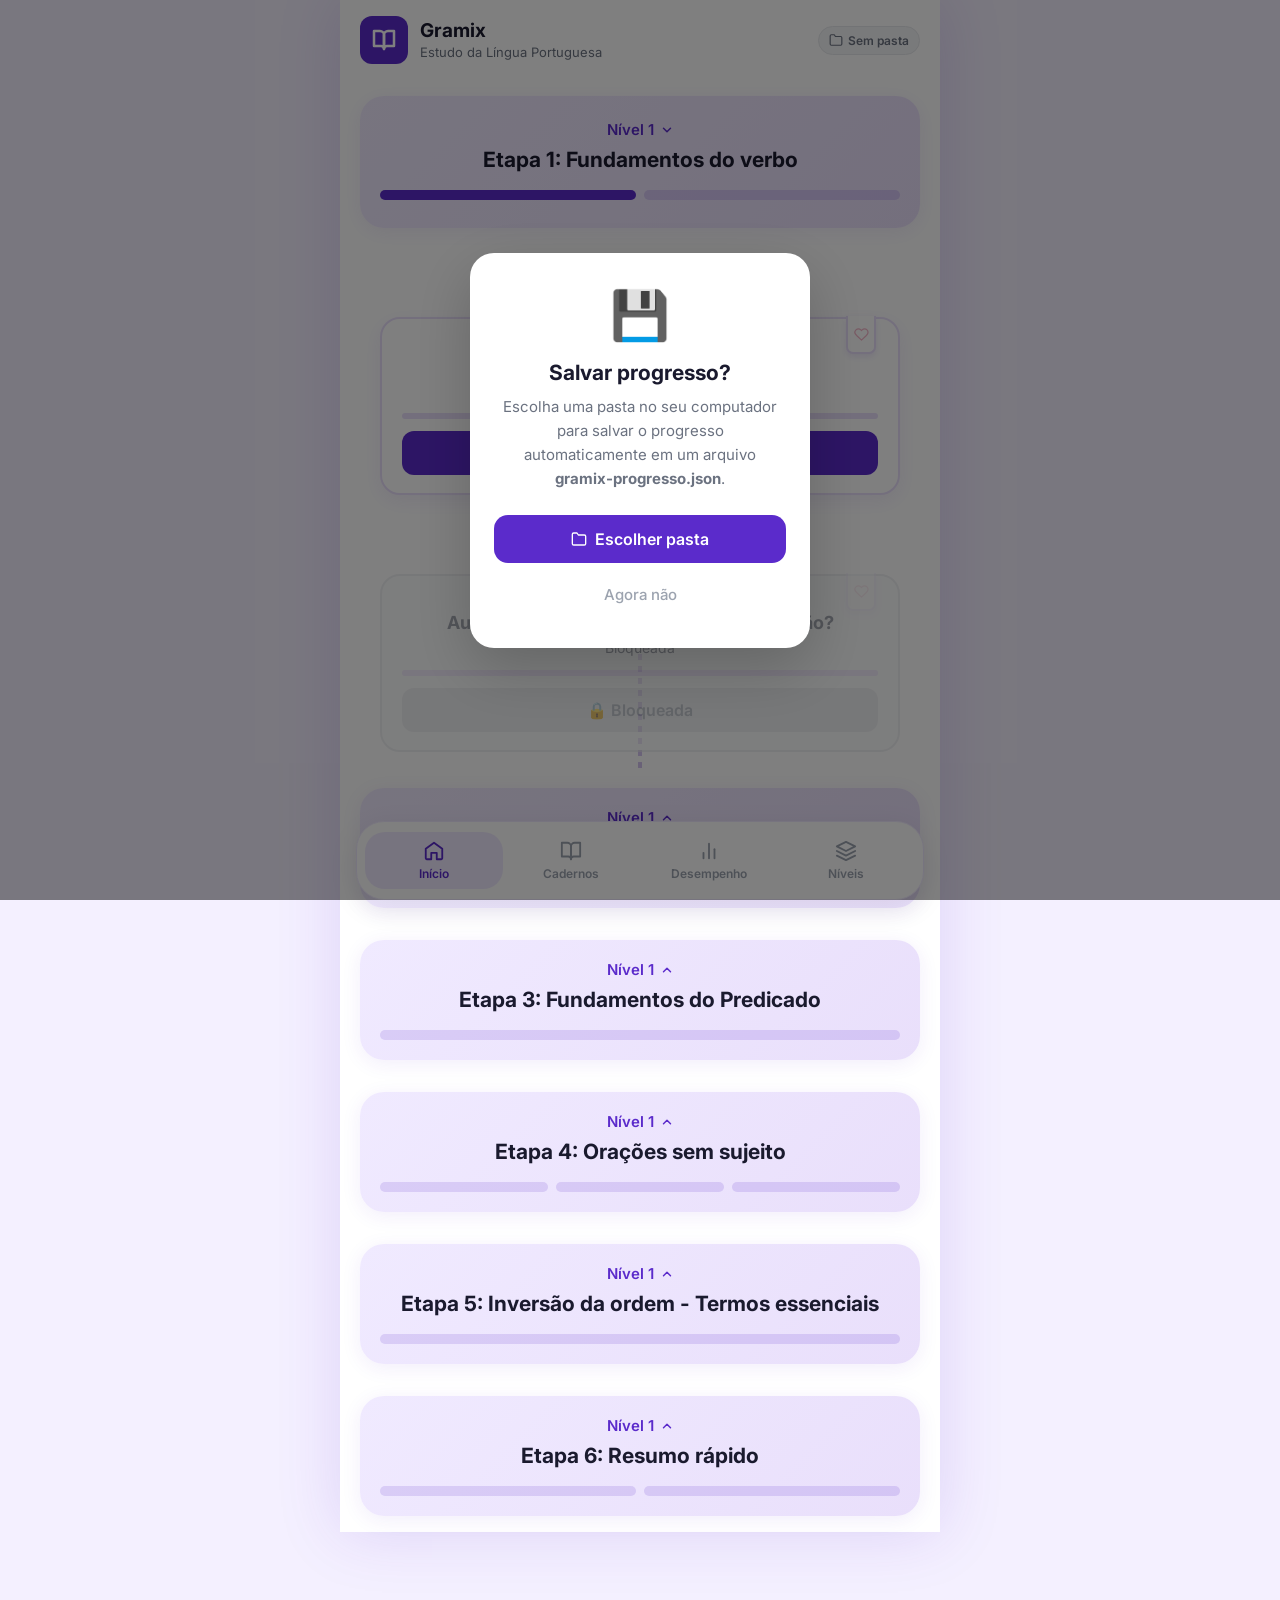
==== commit f9fea630: "feat: renomeia Perfil para Niveis e mostra a lista de niveis com bloqueio Reaproveita a aba antes va" ====
--- a/index.html
+++ b/index.html
@@ -483,6 +483,22 @@
   <div class="erros-list" id="errosList"></div>
 </div>
 
+<div class="view-desempenho" id="viewDesempenho" style="display:none">
+  <div class="erros-header">
+    <h2>Desempenho</h2>
+    <p>Suas insígnias, conquistadas ao concluir cada nível.</p>
+  </div>
+  <div class="insignias-lista" id="insigniasLista"></div>
+</div>
+
+<div class="view-niveis" id="viewNiveis" style="display:none">
+  <div class="erros-header">
+    <h2>Níveis</h2>
+    <p>Cada nível reúne várias etapas — conclua todas as aulas para desbloquear o próximo.</p>
+  </div>
+  <div class="niveis-lista" id="niveisLista"></div>
+</div>
+
 <nav class="bottom-nav">
   <div class="nav-item active" id="navInicio" data-view="inicio">
     <svg viewBox="0 0 24 24" fill="none" stroke="currentColor" stroke-width="2" stroke-linecap="round" stroke-linejoin="round">
@@ -499,7 +515,7 @@
     </div>
     <span>Cadernos</span>
   </div>
-  <div class="nav-item">
+  <div class="nav-item" id="navDesempenho" data-view="desempenho">
     <svg viewBox="0 0 24 24" fill="none" stroke="currentColor" stroke-width="2" stroke-linecap="round" stroke-linejoin="round">
       <line x1="18" y1="20" x2="18" y2="10"></line>
       <line x1="12" y1="20" x2="12" y2="4"></line>
@@ -507,12 +523,13 @@
     </svg>
     <span>Desempenho</span>
   </div>
-  <div class="nav-item">
+  <div class="nav-item" id="navNiveis" data-view="niveis">
     <svg viewBox="0 0 24 24" fill="none" stroke="currentColor" stroke-width="2" stroke-linecap="round" stroke-linejoin="round">
-      <path d="M20 21v-2a4 4 0 0 0-4-4H8a4 4 0 0 0-4 4v2"></path>
-      <circle cx="12" cy="7" r="4"></circle>
-    </svg>
-    <span>Perfil</span>
+      <polygon points="12 2 2 7 12 12 22 7 12 2"></polygon>
+      <polyline points="2 17 12 22 22 17"></polyline>
+      <polyline points="2 12 12 17 22 12"></polyline>
+    </svg>
+    <span>Níveis</span>
   </div>
 </nav>
 
@@ -530,6 +547,14 @@
   </div>
 </div>
 
+<!-- LIGHTBOX: VER INSÍGNIA AMPLIADA -->
+<div class="lightbox-overlay" id="insigniaLightbox">
+  <button type="button" class="lightbox-fechar" id="btnFecharLightbox" aria-label="Fechar">
+    <svg viewBox="0 0 24 24" fill="none" stroke="currentColor" stroke-width="2.5" stroke-linecap="round" stroke-linejoin="round" width="22" height="22"><line x1="18" y1="6" x2="6" y2="18"></line><line x1="6" y1="6" x2="18" y2="18"></line></svg>
+  </button>
+  <img src="" alt="" class="lightbox-img" id="lightboxImg">
+</div>
+
 </div>
 
 <script src="js/idb.js"></script>
--- a/css/style.css
+++ b/css/style.css
@@ -541,6 +541,49 @@
   color: #6b7280;
 }
 
+/* LIGHTBOX: VER INSÍGNIA AMPLIADA */
+.lightbox-overlay {
+  position: fixed;
+  inset: 0;
+  background: rgba(0, 0, 0, 0.8);
+  display: flex;
+  align-items: center;
+  justify-content: center;
+  z-index: 600;
+  padding: 32px;
+  opacity: 0;
+  pointer-events: none;
+  transition: opacity 0.25s ease;
+}
+
+.lightbox-overlay.show {
+  opacity: 1;
+  pointer-events: all;
+}
+
+.lightbox-img {
+  max-width: min(340px, 100%);
+  max-height: 80vh;
+  border-radius: 16px;
+  box-shadow: 0 20px 60px rgba(0, 0, 0, 0.4);
+}
+
+.lightbox-fechar {
+  position: absolute;
+  top: 20px;
+  right: 20px;
+  width: 40px;
+  height: 40px;
+  border-radius: 50%;
+  background: rgba(255, 255, 255, 0.15);
+  border: none;
+  color: white;
+  display: flex;
+  align-items: center;
+  justify-content: center;
+  cursor: pointer;
+}
+
 .path-line-lit {
   position: absolute;
   left: 50%;
@@ -556,7 +599,9 @@
 }
 
 /* CADERNO DE ERROS */
-.view-erros {
+.view-erros,
+.view-desempenho,
+.view-niveis {
   padding: 20px 20px 0;
 }
 
@@ -668,6 +713,196 @@
   font-size: 14px;
   color: #ef4444;
   font-weight: 600;
+}
+
+/* DESEMPENHO (INSÍGNIAS) */
+.insignias-lista {
+  display: flex;
+  flex-direction: column;
+  gap: 12px;
+}
+
+.insignia-card {
+  display: flex;
+  align-items: center;
+  gap: 14px;
+  background: white;
+  border: 2px solid #e9dffb;
+  border-radius: 18px;
+  padding: 16px 18px;
+  box-shadow: 0 4px 14px rgba(91, 43, 203, 0.06);
+  opacity: 0.7;
+}
+
+.insignia-card.ganha {
+  opacity: 1;
+  border-color: #ded0fa;
+  box-shadow: 0 4px 16px rgba(91, 43, 203, 0.12);
+}
+
+/* Animação de revelação ao conquistar uma insígnia nova (ver
+   celebrarInsignia em js/script.js) — pop-in seguido de um brilho pulsante
+   pra chamar atenção pro card certo na lista. */
+@keyframes insignia-revelar {
+  0%   { transform: scale(0.5) rotate(-8deg); opacity: 0; }
+  60%  { transform: scale(1.08) rotate(3deg); opacity: 1; }
+  100% { transform: scale(1) rotate(0deg); opacity: 1; }
+}
+
+@keyframes insignia-brilho {
+  0%, 100% { box-shadow: 0 4px 16px rgba(91, 43, 203, 0.12); }
+  50%      { box-shadow: 0 0 0 10px rgba(91, 43, 203, 0.15), 0 4px 24px rgba(91, 43, 203, 0.35); }
+}
+
+.insignia-card.nova {
+  animation: insignia-revelar 0.6s cubic-bezier(.34, 1.56, .64, 1),
+             insignia-brilho 1.5s ease-in-out 0.6s 2;
+}
+
+.insignia-icone {
+  position: relative;
+  flex-shrink: 0;
+  width: 72px;
+  height: 72px;
+  cursor: pointer;
+}
+
+.insignia-img {
+  width: 100%;
+  height: 100%;
+  object-fit: contain;
+  border-radius: 12px;
+}
+
+.insignia-img.bloqueada {
+  filter: grayscale(1) opacity(0.45);
+}
+
+.insignia-cadeado {
+  position: absolute;
+  right: -2px;
+  bottom: -2px;
+  width: 24px;
+  height: 24px;
+  border-radius: 50%;
+  background: #9ca3af;
+  border: 2px solid white;
+  display: flex;
+  align-items: center;
+  justify-content: center;
+}
+
+.insignia-info h3 {
+  font-size: 16px;
+  font-weight: 700;
+  color: #1a1a2e;
+  margin-bottom: 4px;
+}
+
+.insignia-info p {
+  font-size: 13px;
+  color: #6b7280;
+  line-height: 1.4;
+  margin-bottom: 6px;
+}
+
+.insignia-status {
+  display: inline-block;
+  font-size: 12px;
+  font-weight: 700;
+  color: #9ca3af;
+}
+
+.insignia-status.ganha {
+  color: #16a34a;
+}
+
+/* NÍVEIS */
+.niveis-lista {
+  display: flex;
+  flex-direction: column;
+  gap: 12px;
+}
+
+.nivel-card {
+  display: flex;
+  align-items: center;
+  gap: 14px;
+  background: white;
+  border: 2px solid #e9dffb;
+  border-radius: 18px;
+  padding: 16px 18px;
+  box-shadow: 0 4px 14px rgba(91, 43, 203, 0.06);
+  cursor: pointer;
+  transition: transform 0.15s, box-shadow 0.15s;
+}
+
+.nivel-card:hover {
+  transform: translateY(-1px);
+  box-shadow: 0 6px 20px rgba(91, 43, 203, 0.12);
+}
+
+.nivel-card.bloqueado {
+  opacity: 0.6;
+  cursor: default;
+}
+
+.nivel-card.bloqueado:hover {
+  transform: none;
+  box-shadow: 0 4px 14px rgba(91, 43, 203, 0.06);
+}
+
+.nivel-card-icone {
+  flex-shrink: 0;
+  width: 56px;
+  height: 56px;
+  border-radius: 50%;
+  background: #f3f4f6;
+  display: flex;
+  align-items: center;
+  justify-content: center;
+  overflow: hidden;
+}
+
+.nivel-card-img {
+  width: 100%;
+  height: 100%;
+  object-fit: contain;
+}
+
+.nivel-card-img.bloqueada {
+  filter: grayscale(1) opacity(0.5);
+}
+
+.nivel-card-info {
+  flex: 1;
+  min-width: 0;
+}
+
+.nivel-card-info h3 {
+  font-size: 16px;
+  font-weight: 700;
+  color: #1a1a2e;
+  margin-bottom: 4px;
+}
+
+.nivel-card-info p {
+  font-size: 13px;
+  color: #6b7280;
+  margin-bottom: 6px;
+}
+
+.nivel-card-bar {
+  height: 6px;
+  background: #f0eaff;
+  border-radius: 4px;
+  overflow: hidden;
+}
+
+.nivel-card-bar-fill {
+  height: 100%;
+  background: #5B2BCB;
+  border-radius: 4px;
 }
 
 .erro-card-info p.cor-favorito {
